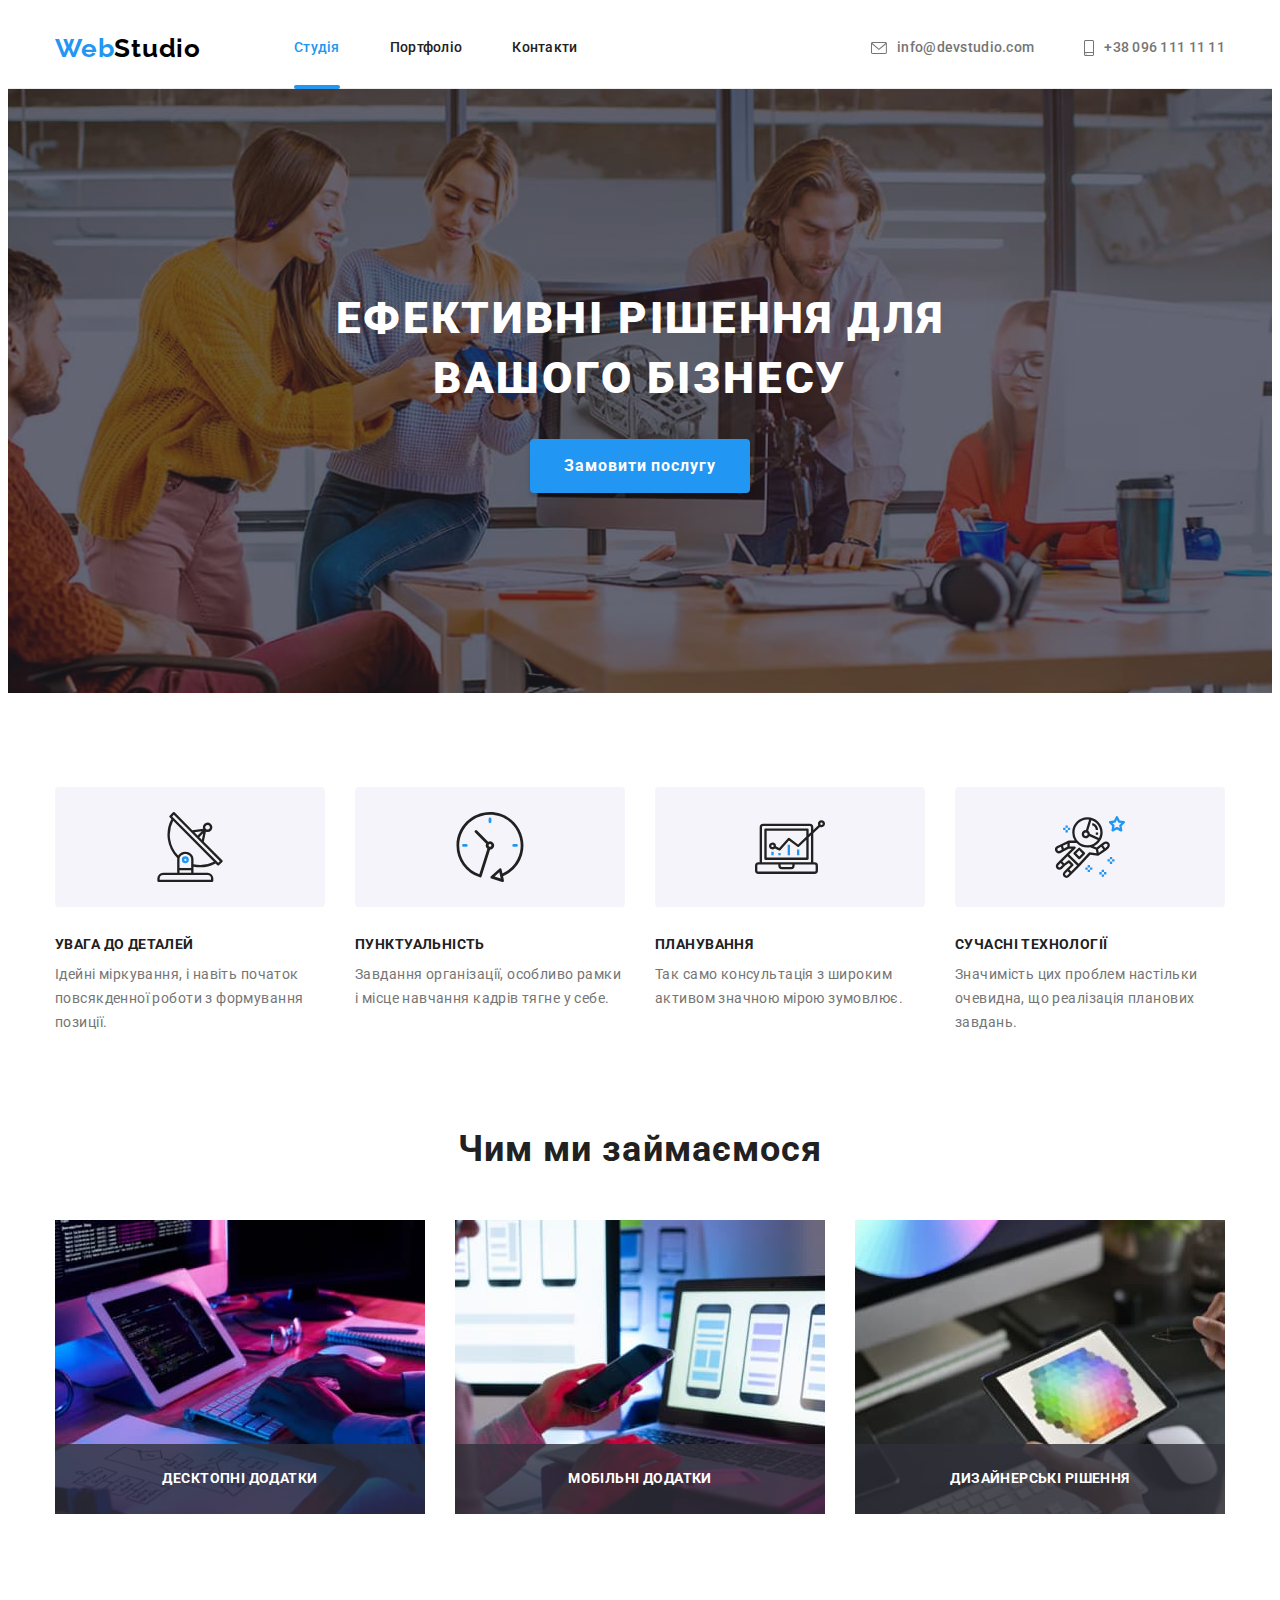
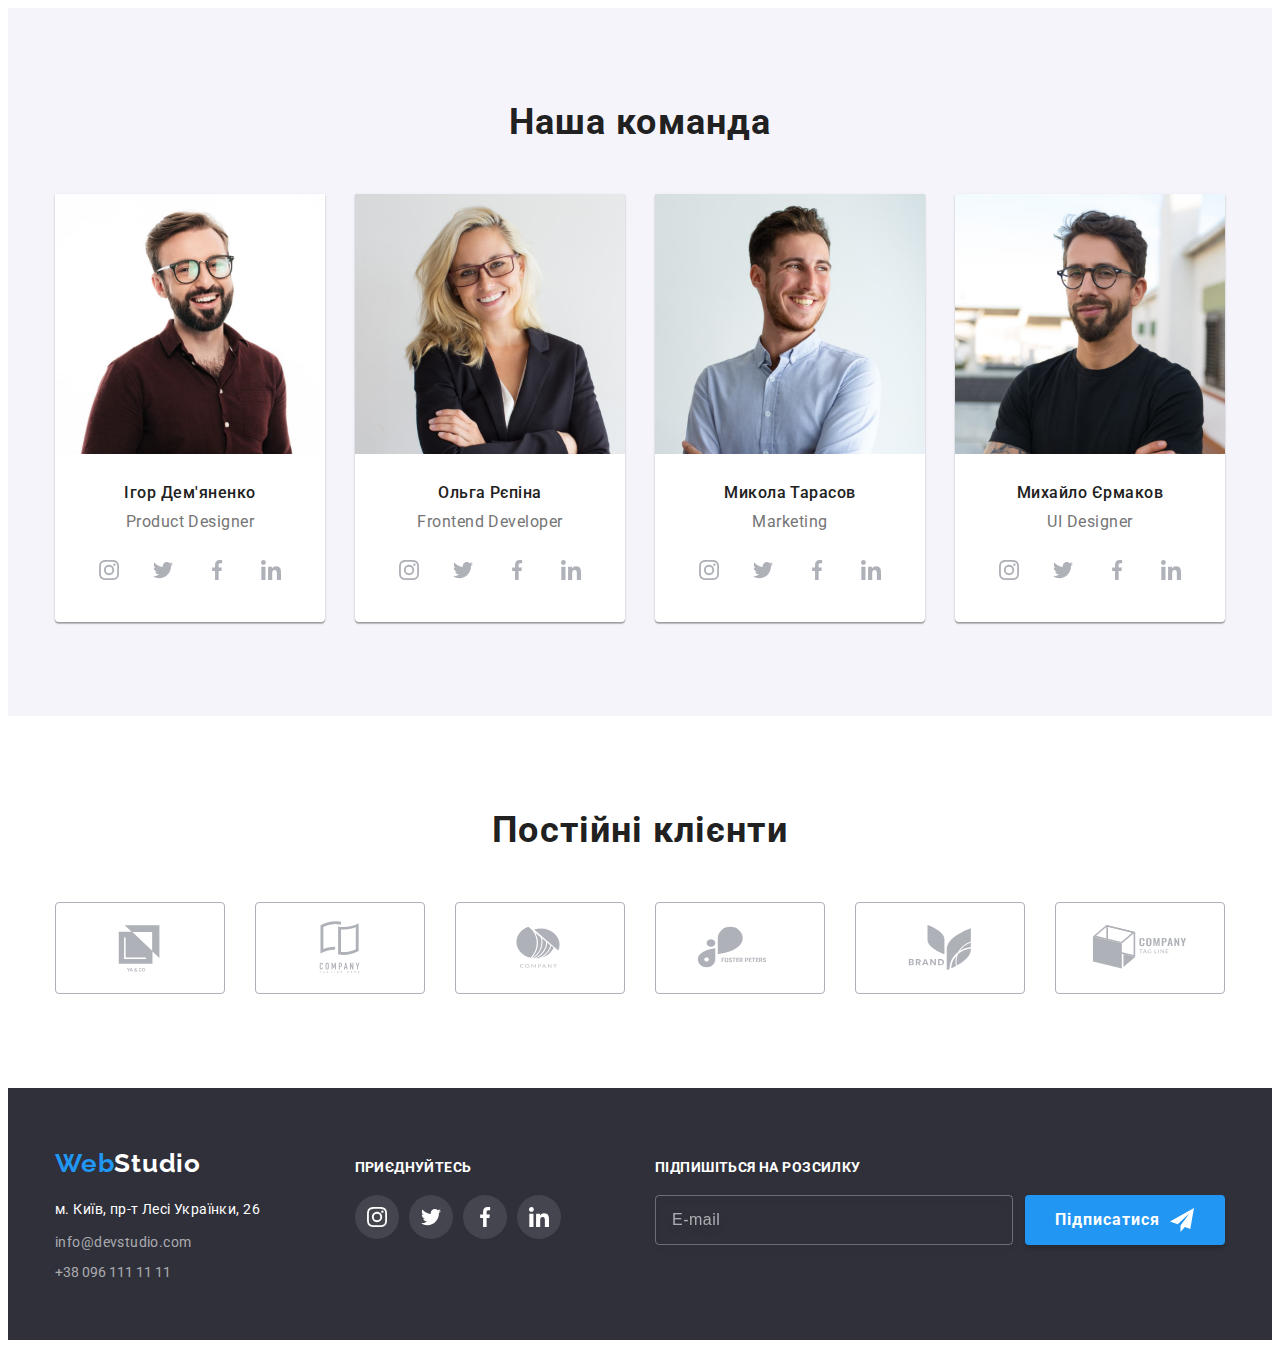
==== index.html @ f79418a1 "add files" ====
<!DOCTYPE html>
<html lang="uk">
  <head>
    <meta charset="UTF-8" />
    <meta http-equiv="X-UA-Compatible" content="IE=edge" />
    <meta name="viewport" content="width=device-width, initial-scale=1.0" />
    <link rel="preconnect" href="https://fonts.googleapis.com" />
    <link rel="preconnect" href="https://fonts.gstatic.com" crossorigin />
    <link
      href="https://fonts.googleapis.com/css2?family=Raleway:wght@700&family=Roboto:wght@400;500;700;900&display=swap"
      rel="stylesheet"
    />
    <link
      rel="stylesheet"
      href="https://cdnjs.cloudflare.com/ajax/libs/modern-normalize/1.1.0/modern-normalize.min.css"
      integrity="sha512-wpPYUAdjBVSE4KJnH1VR1HeZfpl1ub8YT/NKx4PuQ5NmX2tKuGu6U/JRp5y+Y8XG2tV+wKQpNHVUX03MfMFn9Q=="
      crossorigin="anonymous"
      referrerpolicy="no-referrer"
    />
    <link rel="stylesheet" href="./css/main.min.css" />
    <title>Web Studio</title>
  </head>
  <body>
    <header class="header">
      <div class="container nav">
        <nav class="nav__menu">
          <a class="logo" href="./index.html"
            ><span class="logo--main">Web</span><span class="logo--dark">Studio</span></a
          >
          <ul class="nav__main-list list">
            <li class="nav__main-item">
              <a class="nav__main-link link current" href="./index.html">Студія</a>
            </li>
            <li class="nav__main-item"><a class="nav__main-link link" href="./portfolio.html">Портфоліо</a></li>
            <li class="nav__main-item"><a class="nav__main-link link" href="">Контакти</a></li>
          </ul>
        </nav>
        <ul class="nav__contact-list list">
          <li class="nav__contact-item">
            <a class="nav__contact-link link" href="mailto:info@devstudio.com">
              <svg class="nav__contact-icon" width="16" height="12">
                <use href="./images/icons.svg#icon-envelope"></use></svg>info@devstudio.com</a
            >
          </li>
          <li class="nav__contact-item">
            <a class="nav__contact-link link" href="tel:+380961111111">
              <svg class="nav__contact-icon" width="10" height="16">
                <use href="./images/icons.svg#icon-smartphone"></use></svg>+38 096 111 11 11</a
            >
          </li>
        </ul>
      </div>
    </header>
    <!-- Hero -->
    <main>
      <section class="hero">
        <div class="container">
          <h1 class="hero-title">Ефективні рішення для вашого бізнесу</h1>
          <button class="button" type="button" data-modal-open>Замовити послугу</button>
        </div>
      </section>

      <!-- features -->
      <section class="section">
        <div class="container cards">
          <h2 class="cards__title visually-hidden">Наші переваги</h2>
          <ul class="cards__list list">
            <li class="cards__item">
              <div class="cards__icon-container">
                <svg class="cards__icon" width="70" height="70">
                  <use href="./images/icons.svg#icon-antenna-1"></use>
                </svg>
              </div>

              <h3 class="cards__title">УВАГА ДО ДЕТАЛЕЙ</h3>
              <p class="cards__text">
                Ідейні міркування, і навіть початок повсякденної роботи з формування позиції.
              </p>
            </li>
            <li class="cards__item">
              <div class="cards__icon-container">
                <svg class="cards__icon" width="70" height="70">
                  <use href="./images/icons.svg#icon-clock-1"></use>
                </svg>
              </div>

              <h3 class="cards__title">ПУНКТУАЛЬНІСТЬ</h3>
              <p class="cards__text">
                Завдання організації, особливо рамки і місце навчання кадрів тягне у себе.
              </p>
            </li>
            <li class="cards__item">
              <div class="cards__icon-container">
                <svg class="cards__icon" width="70" height="70">
                  <use href="./images/icons.svg#icon-diagram-1"></use>
                </svg>
              </div>

              <h3 class="cards__title">ПЛАНУВАННЯ</h3>
              <p class="cards__text">
                Так само консультація з широким активом значною мірою зумовлює.
              </p>
            </li>
            <li class="cards__item">
              <div class="cards__icon-container">
                <svg class="cards__icon" width="70" height="70">
                  <use href="./images/icons.svg#icon-astronaut-1"></use>
                </svg>
              </div>

              <h3 class="cards__title">СУЧАСНІ ТЕХНОЛОГІЇ</h3>
              <p class="cards__text">
                Значимість цих проблем настільки очевидна, що реалізація планових завдань.
              </p>
            </li>
          </ul>
        </div>
      </section>
      <!-- Preview -->
      <section class="preview section">
        <div class="container">
          <h2 class="section-title preview-title">Чим ми займаємося</h2>
          <ul class="main-list list">
            <li>
              <div class="preview-top-wrap">
                <img
                  class="img"
                  src="./images/img1.jpg"
                  alt="Робота програміста на робочому просторі"
                  width="370"
                  height="294"
                />
                <div class="preview-wrap">
                  <p class="preview-text">Десктопні додатки</p>
                </div>
              </div>
            </li>
            <li>
              <div class="preview-top-wrap">
                <img
                  class="img"
                  src="./images/img2.jpg"
                  alt="Дизайнер розробляє інтерфейс для модільного додатка"
                  width="370"
                  height="294"
                />
                <div class="preview-wrap">
                  <p class="preview-text">Мобільні додатки</p>
                </div>
              </div>
            </li>
            <li>
              <div class="preview-top-wrap">
                <img
                  class="img"
                  src="./images/img3.jpg"
                  alt="Дизайнер підбирає палітру кольорів"
                  width="370"
                  height="294"
                />
                <div class="preview-wrap">
                  <p class="preview-text">Дизайнерські рішення</p>
                </div>
              </div>
            </li>
          </ul>
        </div>
      </section>
      <!-- Team -->
      <section class="team section">
        <div class="container">
          <h2 class="section-title">Наша команда</h2>
          <ul class="main-list list">
            <li class="team-item">
              <img
                class="avatar img"
                src="./images/igor.jpg"
                alt="Ігор Дем'яненко"
                width="270"
                height="260"
              />
              <div class="team-wrap">
                <h3 class="team-title">Ігор Дем'яненко</h3>
                <p class="team-text" lang="en">Product Designer</p>
                <ul class="team-soc-list list">
                  <li class="team-soc-item">
                    <a
                      href=""
                      target="_blank"
                      rel="noopener noreferrer nofollow"
                      class="team-soc-link link"
                    >
                      <svg class="team-soc-icon" width="20" height="20">
                        <use href="./images/icons.svg#icon-instagram-2"></use>
                      </svg>
                    </a>
                  </li>
                  <li class="team-soc-item">
                    <a
                      href=""
                      target="_blank"
                      rel="noopener noreferrer nofollow"
                      class="team-soc-link link"
                    >
                      <svg class="team-soc-icon" width="20" height="20">
                        <use href="./images/icons.svg#icon-twitter-1"></use>
                      </svg>
                    </a>
                  </li>
                  <li class="team-soc-item">
                    <a
                      href=""
                      target="_blank"
                      rel="noopener noreferrer nofollow"
                      class="team-soc-link link"
                    >
                      <svg class="team-soc-icon" width="20" height="20">
                        <use href="./images/icons.svg#icon-facebook-1"></use>
                      </svg>
                    </a>
                  </li>
                  <li class="team-soc-item">
                    <a
                      href=""
                      target="_blank"
                      rel="noopener noreferrer nofollow"
                      class="team-soc-link link"
                    >
                      <svg class="team-soc-icon" width="20" height="20">
                        <use href="./images/icons.svg#icon-linkedin-1"></use>
                      </svg>
                    </a>
                  </li>
                </ul>
              </div>
            </li>
            <li class="team-item">
              <img
                class="avatar img"
                src="./images/olga.jpg"
                alt="Ольга Рєпіна"
                width="270"
                height="260"
              />
              <div class="team-wrap">
                <h3 class="team-title">Ольга Рєпіна</h3>
                <p class="team-text" lang="en">Frontend Developer</p>
                <ul class="team-soc-list list">
                  <li class="team-soc-item">
                    <a
                      href=""
                      target="_blank"
                      rel="noopener noreferrer nofollow"
                      class="team-soc-link link"
                    >
                      <svg class="team-soc-icon" width="20" height="20">
                        <use href="./images/icons.svg#icon-instagram-2"></use>
                      </svg>
                    </a>
                  </li>
                  <li class="team-soc-item">
                    <a
                      href=""
                      target="_blank"
                      rel="noopener noreferrer nofollow"
                      class="team-soc-link link"
                    >
                      <svg class="team-soc-icon" width="20" height="20">
                        <use href="./images/icons.svg#icon-twitter-1"></use>
                      </svg>
                    </a>
                  </li>
                  <li class="team-soc-item">
                    <a
                      href=""
                      target="_blank"
                      rel="noopener noreferrer nofollow"
                      class="team-soc-link link"
                    >
                      <svg class="team-soc-icon" width="20" height="20">
                        <use href="./images/icons.svg#icon-facebook-1"></use>
                      </svg>
                    </a>
                  </li>
                  <li class="team-soc-item">
                    <a
                      href=""
                      target="_blank"
                      rel="noopener noreferrer nofollow"
                      class="team-soc-link link"
                    >
                      <svg class="team-soc-icon" width="20" height="20">
                        <use href="./images/icons.svg#icon-linkedin-1"></use>
                      </svg>
                    </a>
                  </li>
                </ul>
              </div>
            </li>
            <li class="team-item">
              <img
                class="avatar img"
                src="./images/mykola.jpg"
                alt="Микола Тарасов"
                width="270"
                height="260"
              />
              <div class="team-wrap">
                <h3 class="team-title">Микола Тарасов</h3>
                <p class="team-text" lang="en">Marketing</p>
                <ul class="team-soc-list list">
                  <li class="team-soc-item">
                    <a
                      href=""
                      target="_blank"
                      rel="noopener noreferrer nofollow"
                      class="team-soc-link link"
                    >
                      <svg class="team-soc-icon" width="20" height="20">
                        <use href="./images/icons.svg#icon-instagram-2"></use>
                      </svg>
                    </a>
                  </li>
                  <li class="team-soc-item">
                    <a
                      href=""
                      target="_blank"
                      rel="noopener noreferrer nofollow"
                      class="team-soc-link link"
                    >
                      <svg class="team-soc-icon" width="20" height="20">
                        <use href="./images/icons.svg#icon-twitter-1"></use>
                      </svg>
                    </a>
                  </li>
                  <li class="team-soc-item">
                    <a
                      href=""
                      target="_blank"
                      rel="noopener noreferrer nofollow"
                      class="team-soc-link link"
                    >
                      <svg class="team-soc-icon" width="20" height="20">
                        <use href="./images/icons.svg#icon-facebook-1"></use>
                      </svg>
                    </a>
                  </li>
                  <li class="team-soc-item">
                    <a
                      href=""
                      target="_blank"
                      rel="noopener noreferrer nofollow"
                      class="team-soc-link link"
                    >
                      <svg class="team-soc-icon" width="20" height="20">
                        <use href="./images/icons.svg#icon-linkedin-1"></use>
                      </svg>
                    </a>
                  </li>
                </ul>
              </div>
            </li>
            <li class="team-item">
              <img
                class="avatar img"
                src="./images/mykhailo.jpg"
                alt="Михайло Єрмаков"
                width="270"
                height="260"
              />
              <div class="team-wrap">
                <h3 class="team-title">Михайло Єрмаков</h3>
                <p class="team-text" lang="en">UI Designer</p>
                <ul class="team-soc-list list">
                  <li class="team-soc-item">
                    <a
                      href=""
                      target="_blank"
                      rel="noopener noreferrer nofollow"
                      class="team-soc-link link"
                    >
                      <svg class="team-soc-icon" width="20" height="20">
                        <use href="./images/icons.svg#icon-instagram-2"></use>
                      </svg>
                    </a>
                  </li>
                  <li class="team-soc-item">
                    <a
                      href=""
                      target="_blank"
                      rel="noopener noreferrer nofollow"
                      class="team-soc-link link"
                    >
                      <svg class="team-soc-icon" width="20" height="20">
                        <use href="./images/icons.svg#icon-twitter-1"></use>
                      </svg>
                    </a>
                  </li>
                  <li class="team-soc-item">
                    <a
                      href=""
                      target="_blank"
                      rel="noopener noreferrer nofollow"
                      class="team-soc-link link"
                    >
                      <svg class="team-soc-icon" width="20" height="20">
                        <use href="./images/icons.svg#icon-facebook-1"></use>
                      </svg>
                    </a>
                  </li>
                  <li class="team-soc-item">
                    <a
                      href=""
                      target="_blank"
                      rel="noopener noreferrer nofollow"
                      class="team-soc-link link"
                    >
                      <svg class="team-soc-icon" width="20" height="20">
                        <use href="./images/icons.svg#icon-linkedin-1"></use>
                      </svg>
                    </a>
                  </li>
                </ul>
              </div>
            </li>
          </ul>
        </div>
      </section>
      <!-- clients -->
      <section class="clients section">
        <div class="container">
          <h2 class="section-title">Постійні клієнти</h2>
          <ul class="clients-list list">
            <li class="clients-item">
              <a
                href=""
                target="_blank"
                rel="noopener noreferrer nofollow"
                class="client-link link"
              >
                <svg class="clients-icon" width="106" height="60">
                  <use href="./images/icons.svg#icon-Logo1"></use>
                </svg>
              </a>
            </li>
            <li class="clients-item">
              <a
                href=""
                target="_blank"
                rel="noopener noreferrer nofollow"
                class="client-link link"
              >
                <svg class="clients-icon" width="106" height="60">
                  <use href="./images/icons.svg#icon-Logo2"></use>
                </svg>
              </a>
            </li>
            <li class="clients-item">
              <a
                href=""
                target="_blank"
                rel="noopener noreferrer nofollow"
                class="client-link link"
              >
                <svg class="clients-icon" width="106" height="60">
                  <use href="./images/icons.svg#icon-Logo3"></use>
                </svg>
              </a>
            </li>
            <li class="clients-item">
              <a
                href=""
                target="_blank"
                rel="noopener noreferrer nofollow"
                class="client-link link"
              >
                <svg class="clients-icon" width="106" height="60">
                  <use href="./images/icons.svg#icon-Logo4"></use>
                </svg>
              </a>
            </li>
            <li class="clients-item">
              <a
                href=""
                target="_blank"
                rel="noopener noreferrer nofollow"
                class="client-link link"
              >
                <svg class="clients-icon" width="106" height="60">
                  <use href="./images/icons.svg#icon-Logo5"></use>
                </svg>
              </a>
            </li>
            <li class="clients-item">
              <a
                href=""
                target="_blank"
                rel="noopener noreferrer nofollow"
                class="client-link link"
              >
                <svg class="clients-icon" width="106" height="60">
                  <use href="./images/icons.svg#icon-Logo6"></use>
                </svg>
              </a>
            </li>
          </ul>
        </div>
      </section>
    </main>
    <!-- footer -->
    <footer class="footer">
      <div class="container footer_menu">
        <div class="footer__address">
          <a class="logo" href="./index.html"
            ><span class="logo--main">Web</span><span class="logo--light">Studio</span></a
          >
          <address class="contacts">
            <ul class="contacts-list list">
              <li class="contacts-item">
                <a
                  class="contacts-content link"
                  href="https://goo.gl/maps/CPtrU1FHBa2aNyZL9"
                  target="_blank"
                  rel="noopener noreferrer nofollow"
                >
                  м. Київ, пр-т Лесі Українки, 26</a
                >
              </li>
              <li class="contacts-item">
                <a class="contacts-link link" href="mailto:info@devstudio.com">info@devstudio.com</a>
              </li>
              <li class="contacts-item">
                <a class="contacts-link link" href="tel:+380961111111">+38 096 111 11 11</a>
              </li>
            </ul>
          </address>
        </div>
        <div class="soc">
          <h2 class="footer__title">приєднуйтесь</h2>
          <ul class="soc__list list">
            <li class="soc__item">
              <a
                href=""
                target="_blank"
                rel="noopener noreferrer nofollow"
                class="soc__link link"
              >
                <svg class="soc__icon" width="20" height="20">
                  <use href="./images/icons.svg#icon-instagram-2"></use>
                </svg>
              </a>
            </li>
            <li class="soc__item">
              <a
                href=""
                target="_blank"
                rel="noopener noreferrer nofollow"
                class="soc__link link"
              >
                <svg class="soc__icon" width="20" height="20">
                  <use href="./images/icons.svg#icon-twitter-1"></use>
                </svg>
              </a>
            </li>
            <li class="soc__item">
              <a
                href=""
                target="_blank"
                rel="noopener noreferrer nofollow"
                class="soc__link link"
              >
                <svg class="soc__icon" width="20" height="20">
                  <use href="./images/icons.svg#icon-facebook-1"></use>
                </svg>
              </a>
            </li>
            <li class="soc__item">
              <a
                href=""
                target="_blank"
                rel="noopener noreferrer nofollow"
                class="soc__link link"
              >
                <svg class="soc__icon" width="20" height="20">
                  <use href="./images/icons.svg#icon-linkedin-1"></use>
                </svg>
              </a>
            </li>
          </ul>
        </div>
        <div class="footer__email">
          <h2 class="footer__title">Підпишіться на розсилку</h2>
          <form class="email">
            <input type="email" name="user-email" class="email__input" placeholder="E-mail" />
            <button type="submit" class="button email__btn">
              Підписатися
              <svg class="email__icon" width="24" height="24">
                <use href="./images/icons.svg#icon-send"></use>
              </svg>
            </button>
          </form>
        </div>
      </div>
    </footer>

    <!-- modal -->

    <div class="backdrop is-hidden" data-modal>
      <div class="modal">
        <button type="button" class="modal-close" data-modal-close>
          <svg class="modal-close-icon" width="18" height="18">
            <use href="./images/icons.svg#icon-close"></use>
          </svg>
        </button>
        <p class="modal-title">Залиште свої дані, ми вам передзвонимо</p>
        <form class="modal-form">
          <div class="modal-field">
            <label for="user-name" class="input-label">Ім'я</label>
            <div class="input-wrap">
              <input type="text" name="user-name" class="modal-input" required id="user-name" />
              <svg class="modal-input-icon" width="18" height="18">
                <use href="./images/icons.svg#icon-person"></use>
              </svg>
            </div>
          </div>

          <div class="modal-field">
            <label for="user-tel" class="input-label">Телефон</label>
            <div class="input-wrap">
              <input
                type="tel"
                name="user-tel"
                class="modal-input"
                title="+380 (96) 111-11-11"
                required
                id="user-tel"
              />
              <svg class="modal-input-icon" width="18" height="18">
                <use href="./images/icons.svg#icon-phone"></use>
              </svg>
            </div>
          </div>

          <div class="modal-field">
            <label for="user-email" class="input-label">Пошта</label>
            <div class="input-wrap">
              <input type="email" name="user-email" class="modal-input" id="user-email" />
              <svg class="modal-input-icon" width="18" height="18">
                <use href="./images/icons.svg#icon-email"></use>
              </svg>
            </div>
          </div>

          <div class="modal-field text-area">
            <label for="user-comment" class="input-label">Коментар</label>
            <textarea
              name="user-comment"
              id="user-comment"
              class="modal-input comment"
              placeholder="Введіть текст"
            ></textarea>
          </div>

          <div class="license-field">
            <input
              type="checkbox"
              name="license"
              id="license"
              class="input-check visually-hidden"
              required
            />
            <label for="license" class="modal-license-text">
              <span>
                <svg class="license-icon-check" width="16" height="15">
                  <use href="./images/icons.svg#icon-check"></use>
                </svg>
              </span>
              Погоджуюся з розсилкою та приймаю &nbsp;
              <a href="" class="license-link link">Умови договору</a></label
            >
          </div>

          <button type="submit" class="button btn-submit">Відправити</button>
        </form>
      </div>
    </div>
    <script src="./js/modal.js"></script>
  </body>
</html>
---- css/main.min.css ----
:root{--primary-text-color: #757575;--title-text-color: #212121;--accent-color: #2196f3;--btn-color: #2196f3;--white-color: #ffffff;--transition: 250ms cubic-bezier(0.4, 0, 0.2, 1)}.visually-hidden{position:absolute;width:1px;height:1px;margin:-1px;border:0;padding:0;white-space:nowrap;-webkit-clip-path:inset(100%);clip-path:inset(100%);clip:rect(0 0 0 0);overflow:hidden}body{font-family:"Roboto",sans-serif;color:var(--primary-text-color);background-color:var(--white-color);font-size:14px}.container{width:1200px;padding-left:15px;padding-right:15px;margin:0 auto}.section{padding-top:94px;padding-bottom:94px}html{box-sizing:border-box}*,*::before,*::after{box-sizing:inherit}p,h1,h2,h3,h4,h5,h6{margin:0}ul{margin:0;padding-left:0}button{cursor:pointer}img{display:block;max-width:100%;height:auto}.list{list-style:none}.link{text-decoration:none}.contacts{font-style:normal}.button{font-family:inherit;color:var(--white-color);background-color:var(--btn-color);font-weight:700;font-size:16px;line-height:1.88;display:flex;align-items:center;text-align:center;letter-spacing:.06em;border:2px solid var(--btn-color);box-shadow:0px 4px 4px rgba(0,0,0,.15);border-radius:4px;margin:0 auto;padding:10px 32px;transition:background-color var(--transition),box-shadow var(--transition)}.button:hover,.button:focus{background-color:#188ce8;border:2px solid #188ce8;box-shadow:0px 4px 4px rgba(0,0,0,.15);border-radius:4px;cursor:pointer}.logo{font-family:"Raleway";font-weight:700;font-size:26px;line-height:1.19;letter-spacing:.03em;text-decoration:none}.logo--main{color:var(--accent-color)}.logo--dark{color:#000}.logo--light{color:var(--white-color);margin-bottom:20px;display:inline-block}.current{position:relative}.current::after{display:block;position:absolute;content:"";width:100%;height:4px;background-color:var(--accent-color);border-radius:2px;bottom:-1px}.main-list{display:flex;gap:30px}.backdrop{width:100%;height:100%;background-color:rgba(0,0,0,.2);position:fixed;top:0;transition:opacity 250ms linear,visibility 250ms linear}.modal{position:absolute;top:50%;left:50%;padding:40px;transform:translate(-50%, -50%) scaley(1);transition:transform 250ms linear;width:528px;min-height:581px;background-color:var(--white-color);box-shadow:0px 1px 3px rgba(0,0,0,.12),0px 1px 1px rgba(0,0,0,.14),0px 2px 1px rgba(0,0,0,.2);border-radius:4px}.backdrop.is-hidden .modal{transform:translate(-50%, -50%) scaley(0)}.modal-close{position:absolute;right:8px;top:8px;width:30px;height:30px;background-color:rgba(0,0,0,0);border:1px solid rgba(0,0,0,.1);border-radius:50%;display:flex;align-items:center;justify-content:center;transition:fill var(--transition)}.modal-close:hover .modal-close-icon,.modal-close:focus .modal-close-icon{fill:var(--accent-color)}.backdrop.is-hidden{opacity:0;visibility:hidden;pointer-events:none}.modal-title{font-weight:700;font-size:20px;line-height:1.15;text-align:center;letter-spacing:.03em;color:var(--title-text-color);margin-bottom:12px}.input-wrap{position:relative}.modal-field{margin-bottom:10px}.input-label{font-size:12px;line-height:1.17;letter-spacing:.01em;display:block;margin-bottom:4px}.modal-input-icon{position:absolute;left:12px;top:50%;transform:translateY(-50%)}.modal-input{width:100%;height:40px;border:1px solid rgba(33,33,33,.2);border-radius:4px;padding-left:42px;outline:rgba(0,0,0,0)}.modal-input:focus{border-color:var(--accent-color);cursor:pointer}.modal-input::-moz-placeholder{font-size:12px;line-height:1.17;letter-spacing:.01em;color:rgba(117,117,117,.5)}.modal-input:-ms-input-placeholder{font-size:12px;line-height:1.17;letter-spacing:.01em;color:rgba(117,117,117,.5)}.modal-input::placeholder{font-size:12px;line-height:1.17;letter-spacing:.01em;color:rgba(117,117,117,.5)}.modal-input:focus+.modal-input-icon{fill:var(--accent-color)}.comment{display:block;width:100%;padding:12px 16px;height:120px;resize:none}.text-area{margin-bottom:20px}.btn-submit{width:200px;height:50px;padding:10px 52px}.license-field{margin-bottom:30px;display:flex;justify-content:center}.modal-license-text{line-height:1.71;letter-spacing:.03em;display:flex;align-items:center;position:relative}.modal-license-text span{width:16px;height:15px;border:2px solid var(--title-text-color);border-radius:2px;margin-right:5px;display:flex;align-items:center;justify-content:center;fill:rgba(0,0,0,0)}.input-check:checked+.modal-license-text span{background-color:var(--accent-color);border-color:rgba(0,0,0,0);fill:#fff}.input-check:focus+.modal-license-text span{border-color:var(--accent-color)}.license-link{display:inline-block;-webkit-text-decoration-line:underline;text-decoration-line:underline;color:var(--accent-color)}.header{background-color:var(--white-color);border-bottom:1px solid #ececec}.nav{display:flex;align-items:center}.nav__menu{display:flex;align-items:center}.nav__menu>.logo{margin-right:93px;display:block;padding:24px 0}.nav__main-list{display:flex;gap:50px}.nav__main-list .nav__main-link.current{color:var(--accent-color)}.nav__main-link{color:var(--title-text-color);font-weight:500;line-height:1.14;letter-spacing:.02em;display:block;padding:32px 0;transition:color var(--transition)}.nav__main-link:hover,.nav__main-link:focus{color:var(--accent-color)}.nav__contact-list{display:flex;gap:50px;margin-left:auto}.nav__contact-link{font-weight:500;line-height:1.14;letter-spacing:.02em;color:var(--primary-text-color);display:flex;align-items:center;padding:32px 0;gap:10px;transition:color var(--transition)}.nav__contact-link:hover,.nav__contact-link:focus{color:var(--accent-color)}.nav__contact-icon{fill:currentColor}.hero{background:#2f303a;padding-top:200px;padding-bottom:200px;background-image:linear-gradient(rgba(47, 48, 58, 0.4), rgba(47, 48, 58, 0.4)),url(../images/hero-bg.jpg);background-repeat:no-repeat;background-position:center;background-size:cover;max-width:1600px;margin:0 auto}.hero-title{font-weight:900;font-size:44px;line-height:1.36;text-align:center;letter-spacing:.06em;text-transform:uppercase;color:var(--white-color);display:block;margin:0 auto;margin-bottom:30px;width:696px}.cards__title{font-size:14px;line-height:1.14;letter-spacing:.03em;text-transform:uppercase;color:var(--title-text-color);margin-bottom:10px}.cards__list{display:flex;gap:30px}.cards__item{display:block;max-width:270px}.cards__text{line-height:1.71;letter-spacing:.03em}.cards__icon-container{height:120px;margin-bottom:30px;display:flex;align-items:center;justify-content:center;background:#f5f4fa;border-radius:4px}.preview{padding-top:0}.section-title{font-size:36px;line-height:1.16;text-align:center;letter-spacing:.03em;color:var(--title-text-color);margin-bottom:50px}.preview-top-wrap{position:relative}.preview-wrap{width:100%;min-height:70px;position:absolute;bottom:0;background-color:rgba(47,48,58,.8)}.preview-text{padding-top:27px;padding-bottom:27px;font-weight:700;font-size:14px;line-height:1.14;text-align:center;letter-spacing:.03em;text-transform:uppercase;color:var(--white-color)}.team{background-color:#f5f4fa}.team-title{font-weight:500;font-size:16px;line-height:1.18;text-align:center;letter-spacing:.03em;color:var(--title-text-color);margin-bottom:10px}.team-wrap{padding-top:30px;padding-bottom:30px}.team-item{background:var(--white-color);box-shadow:0px 1px 3px rgba(0,0,0,.12),0px 1px 1px rgba(0,0,0,.14),0px 2px 1px rgba(0,0,0,.2);border-radius:0px 0px 4px 4px}.team-text{font-size:16px;line-height:1.18;text-align:center;letter-spacing:.03em;margin-bottom:16px}.team-soc-list{display:flex;justify-content:center;gap:10px}.team-soc-item{width:44px;height:44px}.team-soc-link{width:100%;height:100%;border-radius:50%;display:flex;justify-content:center;align-items:center;transition:background-color var(--transition)}.team-soc-link:hover,.team-soc-link:focus{background-color:var(--accent-color)}.team-soc-icon{fill:#afb1b8;transition:fill var(--transition)}.team-soc-link:hover .team-soc-icon,.team-soc-link:focus .team-soc-icon{fill:var(--white-color)}.clients-list{display:flex;gap:30px}.clients-item{width:calc((100% - 150px)/6);height:92px}.client-link{width:100%;height:100%;border:1px solid #afb1b8;border-radius:4px;display:flex;justify-content:center;align-items:center;transition:border-color var(--transition)}.client-link:hover,.client-link:focus{border-color:var(--accent-color)}.clients-icon{fill:#afb1b8;transition:fill var(--transition)}.client-link:hover .clients-icon,.client-link:focus .clients-icon{fill:var(--accent-color)}.footer{background-color:#2f303a;padding-top:60px;padding-bottom:60px}.footer_menu{display:flex;align-items:baseline;justify-content:space-between}.contacts-item:not(:last-child){line-height:1.71;letter-spacing:.03em;margin-bottom:9px}.contacts-content{color:var(--white-color)}.contacts-link{color:rgba(255,255,255,.6);transition:color var(--transition)}.contacts-link:hover,.contacts-link:focus{color:var(--accent-color)}.footer__title{font-size:14px;line-height:1.14;letter-spacing:.03em;text-transform:uppercase;color:var(--white-color);margin-bottom:20px}.soc__list{display:flex;gap:10px}.soc__item{width:44px;height:44px}.soc__link{width:100%;height:100%;border-radius:50%;display:flex;justify-content:center;align-items:center;background-color:rgba(255,255,255,.1);transition:background-color var(--transition)}.soc__link:hover,.soc__link:focus{background-color:var(--accent-color)}.soc__icon{fill:var(--white-color)}.email{display:flex;gap:12px}.email__input{width:358px;height:50px;padding:15px 16px;font-size:16px;line-height:1.25;letter-spacing:.03em;color:var(--white-color);border:1px solid rgba(255,255,255,.3);filter:drop-shadow(0px 4px 4px rgba(0, 0, 0, 0.15));border-radius:4px;background-color:rgba(0,0,0,0)}.email__input::-moz-placeholder{font-size:16px;line-height:1.25;letter-spacing:.03em;color:rgba(255,255,255,.6)}.email__input:-ms-input-placeholder{font-size:16px;line-height:1.25;letter-spacing:.03em;color:rgba(255,255,255,.6)}.email__input::placeholder{font-size:16px;line-height:1.25;letter-spacing:.03em;color:rgba(255,255,255,.6)}.email__btn{width:200px;height:50px;padding:10px 28px;gap:10px}.email__icon{fill:var(--white-color)}.filters-list{margin-bottom:50px;display:flex;gap:8px;justify-content:center}.filters-btn{font-family:inherit;font-weight:500;font-size:16px;line-height:1.62;text-align:center;letter-spacing:.03em;color:var(--title-text-color);background:#f5f4fa;border:none;border-radius:4px;padding:6px 22px;transition:color var(--transition),background-color var(--transition),box-shadow var(--transition)}.filters-btn:hover,.filters-btn:focus,.filters-btn:root{color:var(--white-color);background-color:var(--accent-color);box-shadow:0px 3px 1px rgba(0,0,0,.1),0px 1px 2px rgba(0,0,0,.08),0px 2px 2px rgba(0,0,0,.12)}.content-item{background:var(--white-color);width:calc((100% - 60px)/3)}.content-list{display:flex;flex-wrap:wrap;gap:30px}.content-link{display:block;position:relative;transition:box-shadow var(--transition)}.content-link:hover,.content-link:focus{box-shadow:0px 1px 1px rgba(0,0,0,.12),0px 4px 4px rgba(0,0,0,.06),1px 4px 6px rgba(0,0,0,.16)}.content-title{font-size:18px;line-height:2;letter-spacing:.06em;color:var(--title-text-color);margin-bottom:4px}.content-top-wrap{position:relative;overflow:hidden}.content-top-text{position:absolute;top:0;transform:translateY(100%);overflow:auto;display:flex;align-items:center;height:100%;background-color:rgba(33,150,243,.9);padding-left:24px;padding-right:24px;font-size:18px;line-height:1.56;letter-spacing:.03em;color:var(--white-color);transition:transform var(--transition)}.content-link:hover .content-top-text,.content-link:focus .content-top-text{transform:translateY(0)}.content-wrap{padding:20px 24px;border-bottom:1px solid #eee;border-left:1px solid #eee;border-right:1px solid #eee}.content-text{font-size:16px;line-height:1.87;letter-spacing:.03em;color:var(--primary-text-color)}/*# sourceMappingURL=main.min.css.map */
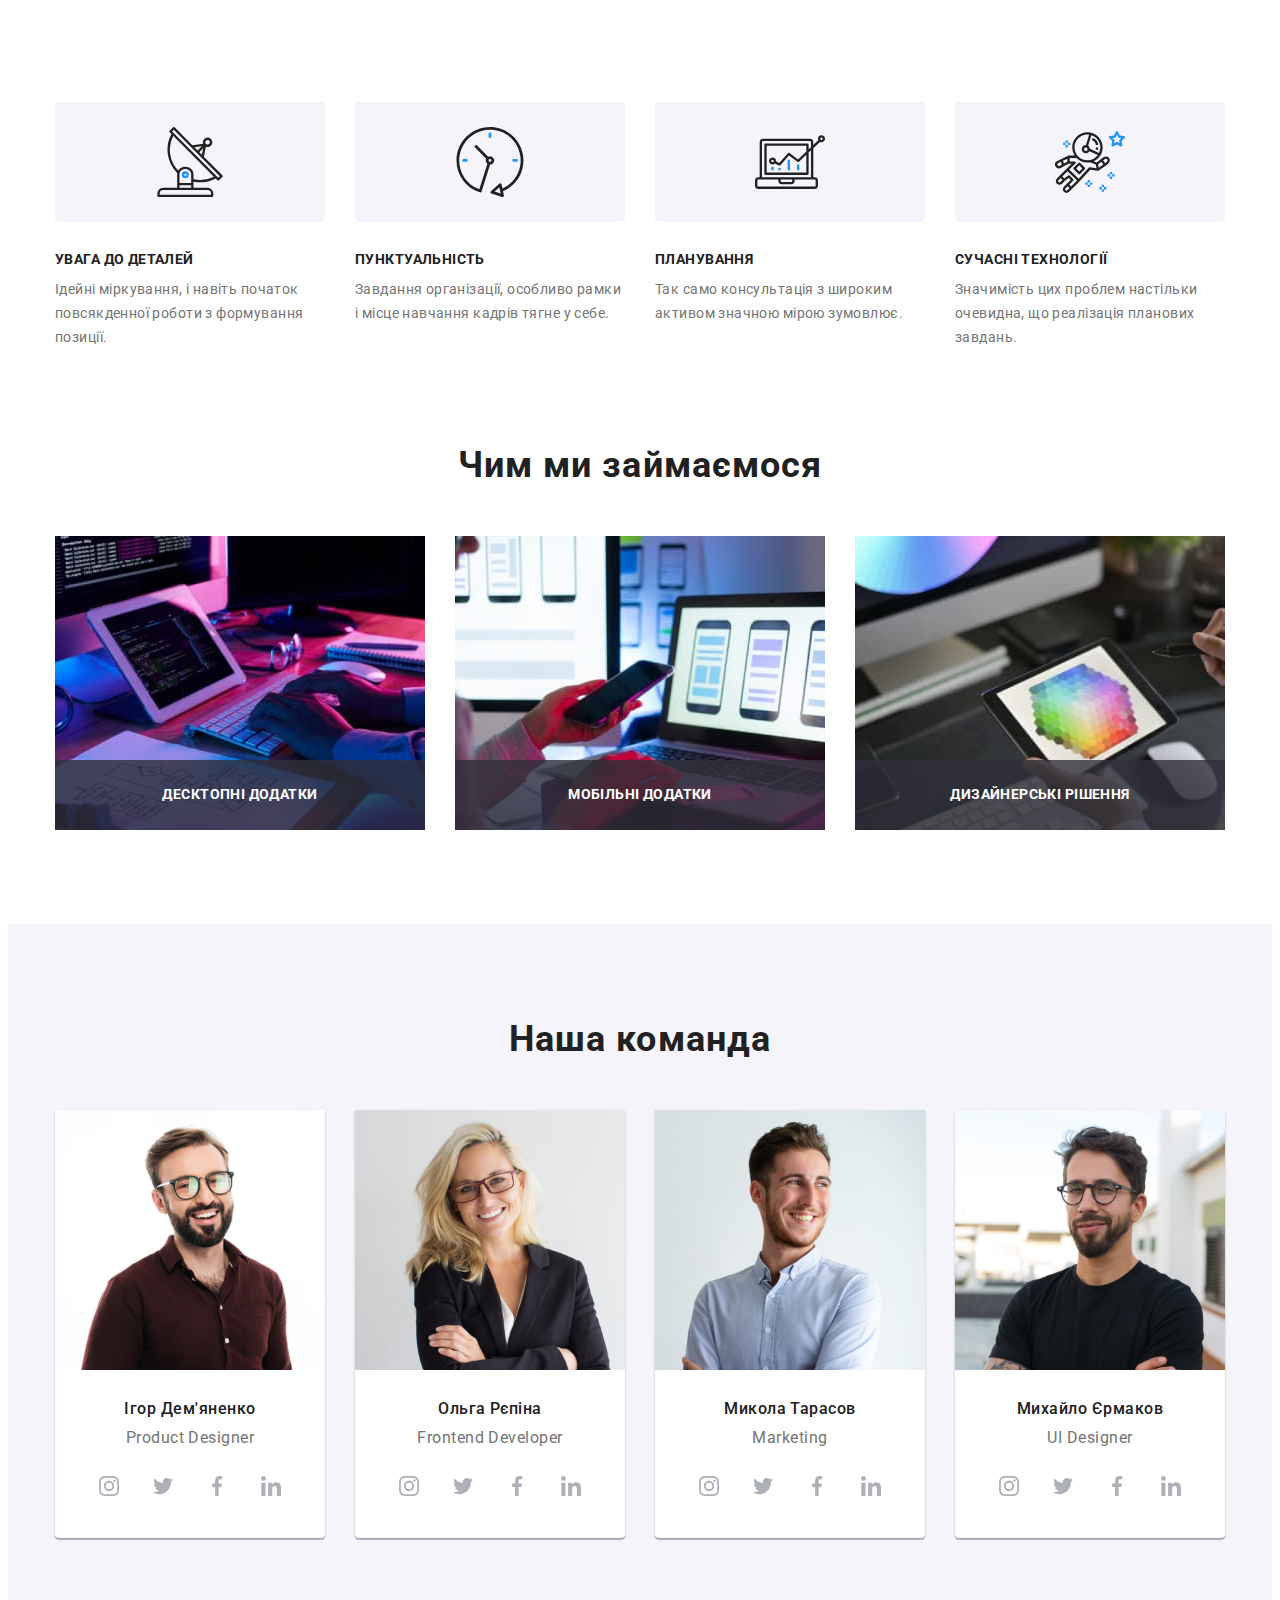
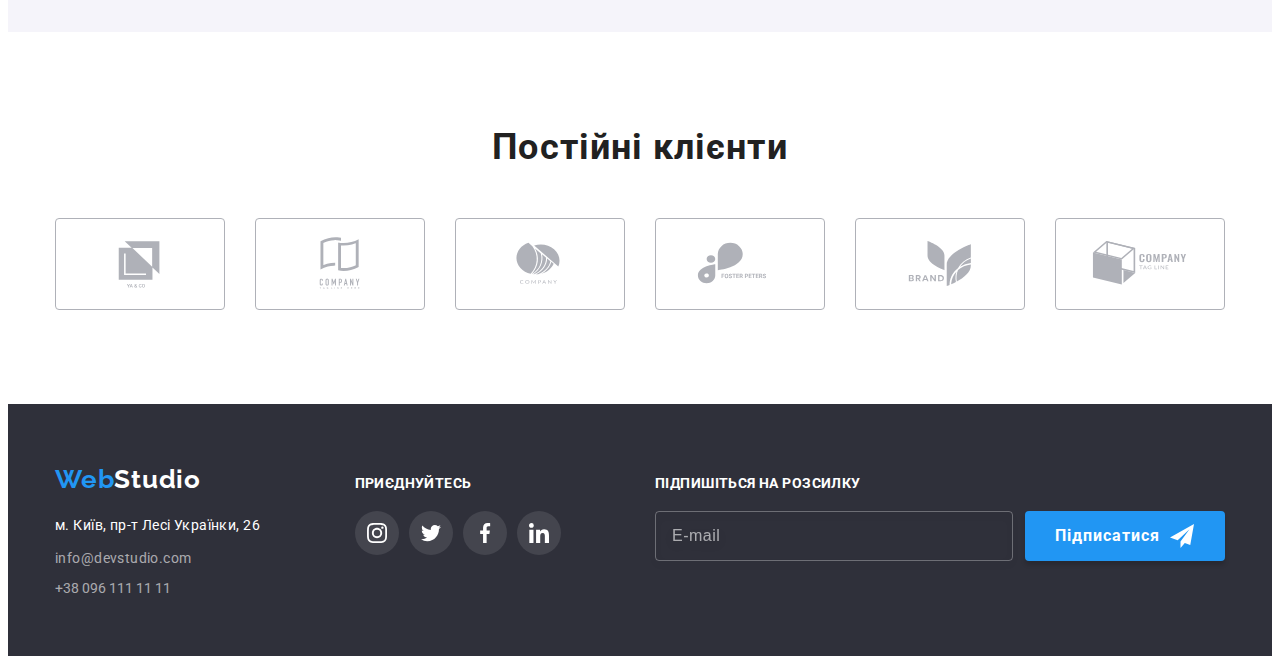
==== commit c014dd65: "edit 1" ====
--- a/index.html
+++ b/index.html
@@ -21,7 +21,7 @@
     <title>Web Studio</title>
   </head>
   <body>
-    <header class="header">
+    <!-- <header class="header">
       <div class="container nav">
         <nav class="nav__menu">
           <a class="logo" href="./index.html"
@@ -50,15 +50,15 @@
           </li>
         </ul>
       </div>
-    </header>
+    </header> -->
     <!-- Hero -->
     <main>
-      <section class="hero">
+      <!-- <section class="hero">
         <div class="container">
           <h1 class="hero-title">Ефективні рішення для вашого бізнесу</h1>
           <button class="button" type="button" data-modal-open>Замовити послугу</button>
         </div>
-      </section>
+      </section> -->
 
       <!-- features -->
       <section class="section">
@@ -121,11 +121,11 @@
         <div class="container">
           <h2 class="section-title preview-title">Чим ми займаємося</h2>
           <ul class="main-list list">
-            <li>
+            <li class="preview-item">
               <div class="preview-top-wrap">
                 <img
                   class="img"
-                  src="./images/img1.jpg"
+                  src="./images/preview/img1.jpg"
                   alt="Робота програміста на робочому просторі"
                   width="370"
                   height="294"
@@ -135,11 +135,11 @@
                 </div>
               </div>
             </li>
-            <li>
+            <li class="preview-item">
               <div class="preview-top-wrap">
                 <img
                   class="img"
-                  src="./images/img2.jpg"
+                  src="./images/preview/img2.jpg"
                   alt="Дизайнер розробляє інтерфейс для модільного додатка"
                   width="370"
                   height="294"
@@ -149,11 +149,11 @@
                 </div>
               </div>
             </li>
-            <li>
+            <li class="preview-item">
               <div class="preview-top-wrap">
                 <img
                   class="img"
-                  src="./images/img3.jpg"
+                  src="./images/preview/img3.jpg"
                   alt="Дизайнер підбирає палітру кольорів"
                   width="370"
                   height="294"
@@ -174,7 +174,7 @@
             <li class="team-item">
               <img
                 class="avatar img"
-                src="./images/igor.jpg"
+                src="./images/team/igor.jpg"
                 alt="Ігор Дем'яненко"
                 width="270"
                 height="260"
@@ -237,7 +237,7 @@
             <li class="team-item">
               <img
                 class="avatar img"
-                src="./images/olga.jpg"
+                src="./images/team/olga.jpg"
                 alt="Ольга Рєпіна"
                 width="270"
                 height="260"
@@ -300,7 +300,7 @@
             <li class="team-item">
               <img
                 class="avatar img"
-                src="./images/mykola.jpg"
+                src="./images/team/mykola.jpg"
                 alt="Микола Тарасов"
                 width="270"
                 height="260"
@@ -363,7 +363,7 @@
             <li class="team-item">
               <img
                 class="avatar img"
-                src="./images/mykhailo.jpg"
+                src="./images/team/mykhailo.jpg"
                 alt="Михайло Єрмаков"
                 width="270"
                 height="260"
@@ -527,7 +527,9 @@
                 >
               </li>
               <li class="contacts-item">
-                <a class="contacts-link link" href="mailto:info@devstudio.com">info@devstudio.com</a>
+                <a class="contacts-link link" href="mailto:info@devstudio.com"
+                  >info@devstudio.com</a
+                >
               </li>
               <li class="contacts-item">
                 <a class="contacts-link link" href="tel:+380961111111">+38 096 111 11 11</a>
@@ -539,48 +541,28 @@
           <h2 class="footer__title">приєднуйтесь</h2>
           <ul class="soc__list list">
             <li class="soc__item">
-              <a
-                href=""
-                target="_blank"
-                rel="noopener noreferrer nofollow"
-                class="soc__link link"
-              >
+              <a href="" target="_blank" rel="noopener noreferrer nofollow" class="soc__link link">
                 <svg class="soc__icon" width="20" height="20">
                   <use href="./images/icons.svg#icon-instagram-2"></use>
                 </svg>
               </a>
             </li>
             <li class="soc__item">
-              <a
-                href=""
-                target="_blank"
-                rel="noopener noreferrer nofollow"
-                class="soc__link link"
-              >
+              <a href="" target="_blank" rel="noopener noreferrer nofollow" class="soc__link link">
                 <svg class="soc__icon" width="20" height="20">
                   <use href="./images/icons.svg#icon-twitter-1"></use>
                 </svg>
               </a>
             </li>
             <li class="soc__item">
-              <a
-                href=""
-                target="_blank"
-                rel="noopener noreferrer nofollow"
-                class="soc__link link"
-              >
+              <a href="" target="_blank" rel="noopener noreferrer nofollow" class="soc__link link">
                 <svg class="soc__icon" width="20" height="20">
                   <use href="./images/icons.svg#icon-facebook-1"></use>
                 </svg>
               </a>
             </li>
             <li class="soc__item">
-              <a
-                href=""
-                target="_blank"
-                rel="noopener noreferrer nofollow"
-                class="soc__link link"
-              >
+              <a href="" target="_blank" rel="noopener noreferrer nofollow" class="soc__link link">
                 <svg class="soc__icon" width="20" height="20">
                   <use href="./images/icons.svg#icon-linkedin-1"></use>
                 </svg>
--- a/css/main.min.css
+++ b/css/main.min.css
@@ -1 +1 @@
-:root{--primary-text-color: #757575;--title-text-color: #212121;--accent-color: #2196f3;--btn-color: #2196f3;--white-color: #ffffff;--transition: 250ms cubic-bezier(0.4, 0, 0.2, 1)}.visually-hidden{position:absolute;width:1px;height:1px;margin:-1px;border:0;padding:0;white-space:nowrap;-webkit-clip-path:inset(100%);clip-path:inset(100%);clip:rect(0 0 0 0);overflow:hidden}body{font-family:"Roboto",sans-serif;color:var(--primary-text-color);background-color:var(--white-color);font-size:14px}.container{width:1200px;padding-left:15px;padding-right:15px;margin:0 auto}.section{padding-top:94px;padding-bottom:94px}html{box-sizing:border-box}*,*::before,*::after{box-sizing:inherit}p,h1,h2,h3,h4,h5,h6{margin:0}ul{margin:0;padding-left:0}button{cursor:pointer}img{display:block;max-width:100%;height:auto}.list{list-style:none}.link{text-decoration:none}.contacts{font-style:normal}.button{font-family:inherit;color:var(--white-color);background-color:var(--btn-color);font-weight:700;font-size:16px;line-height:1.88;display:flex;align-items:center;text-align:center;letter-spacing:.06em;border:2px solid var(--btn-color);box-shadow:0px 4px 4px rgba(0,0,0,.15);border-radius:4px;margin:0 auto;padding:10px 32px;transition:background-color var(--transition),box-shadow var(--transition)}.button:hover,.button:focus{background-color:#188ce8;border:2px solid #188ce8;box-shadow:0px 4px 4px rgba(0,0,0,.15);border-radius:4px;cursor:pointer}.logo{font-family:"Raleway";font-weight:700;font-size:26px;line-height:1.19;letter-spacing:.03em;text-decoration:none}.logo--main{color:var(--accent-color)}.logo--dark{color:#000}.logo--light{color:var(--white-color);margin-bottom:20px;display:inline-block}.current{position:relative}.current::after{display:block;position:absolute;content:"";width:100%;height:4px;background-color:var(--accent-color);border-radius:2px;bottom:-1px}.main-list{display:flex;gap:30px}.backdrop{width:100%;height:100%;background-color:rgba(0,0,0,.2);position:fixed;top:0;transition:opacity 250ms linear,visibility 250ms linear}.modal{position:absolute;top:50%;left:50%;padding:40px;transform:translate(-50%, -50%) scaley(1);transition:transform 250ms linear;width:528px;min-height:581px;background-color:var(--white-color);box-shadow:0px 1px 3px rgba(0,0,0,.12),0px 1px 1px rgba(0,0,0,.14),0px 2px 1px rgba(0,0,0,.2);border-radius:4px}.backdrop.is-hidden .modal{transform:translate(-50%, -50%) scaley(0)}.modal-close{position:absolute;right:8px;top:8px;width:30px;height:30px;background-color:rgba(0,0,0,0);border:1px solid rgba(0,0,0,.1);border-radius:50%;display:flex;align-items:center;justify-content:center;transition:fill var(--transition)}.modal-close:hover .modal-close-icon,.modal-close:focus .modal-close-icon{fill:var(--accent-color)}.backdrop.is-hidden{opacity:0;visibility:hidden;pointer-events:none}.modal-title{font-weight:700;font-size:20px;line-height:1.15;text-align:center;letter-spacing:.03em;color:var(--title-text-color);margin-bottom:12px}.input-wrap{position:relative}.modal-field{margin-bottom:10px}.input-label{font-size:12px;line-height:1.17;letter-spacing:.01em;display:block;margin-bottom:4px}.modal-input-icon{position:absolute;left:12px;top:50%;transform:translateY(-50%)}.modal-input{width:100%;height:40px;border:1px solid rgba(33,33,33,.2);border-radius:4px;padding-left:42px;outline:rgba(0,0,0,0)}.modal-input:focus{border-color:var(--accent-color);cursor:pointer}.modal-input::-moz-placeholder{font-size:12px;line-height:1.17;letter-spacing:.01em;color:rgba(117,117,117,.5)}.modal-input:-ms-input-placeholder{font-size:12px;line-height:1.17;letter-spacing:.01em;color:rgba(117,117,117,.5)}.modal-input::placeholder{font-size:12px;line-height:1.17;letter-spacing:.01em;color:rgba(117,117,117,.5)}.modal-input:focus+.modal-input-icon{fill:var(--accent-color)}.comment{display:block;width:100%;padding:12px 16px;height:120px;resize:none}.text-area{margin-bottom:20px}.btn-submit{width:200px;height:50px;padding:10px 52px}.license-field{margin-bottom:30px;display:flex;justify-content:center}.modal-license-text{line-height:1.71;letter-spacing:.03em;display:flex;align-items:center;position:relative}.modal-license-text span{width:16px;height:15px;border:2px solid var(--title-text-color);border-radius:2px;margin-right:5px;display:flex;align-items:center;justify-content:center;fill:rgba(0,0,0,0)}.input-check:checked+.modal-license-text span{background-color:var(--accent-color);border-color:rgba(0,0,0,0);fill:#fff}.input-check:focus+.modal-license-text span{border-color:var(--accent-color)}.license-link{display:inline-block;-webkit-text-decoration-line:underline;text-decoration-line:underline;color:var(--accent-color)}.header{background-color:var(--white-color);border-bottom:1px solid #ececec}.nav{display:flex;align-items:center}.nav__menu{display:flex;align-items:center}.nav__menu>.logo{margin-right:93px;display:block;padding:24px 0}.nav__main-list{display:flex;gap:50px}.nav__main-list .nav__main-link.current{color:var(--accent-color)}.nav__main-link{color:var(--title-text-color);font-weight:500;line-height:1.14;letter-spacing:.02em;display:block;padding:32px 0;transition:color var(--transition)}.nav__main-link:hover,.nav__main-link:focus{color:var(--accent-color)}.nav__contact-list{display:flex;gap:50px;margin-left:auto}.nav__contact-link{font-weight:500;line-height:1.14;letter-spacing:.02em;color:var(--primary-text-color);display:flex;align-items:center;padding:32px 0;gap:10px;transition:color var(--transition)}.nav__contact-link:hover,.nav__contact-link:focus{color:var(--accent-color)}.nav__contact-icon{fill:currentColor}.hero{background:#2f303a;padding-top:200px;padding-bottom:200px;background-image:linear-gradient(rgba(47, 48, 58, 0.4), rgba(47, 48, 58, 0.4)),url(../images/hero-bg.jpg);background-repeat:no-repeat;background-position:center;background-size:cover;max-width:1600px;margin:0 auto}.hero-title{font-weight:900;font-size:44px;line-height:1.36;text-align:center;letter-spacing:.06em;text-transform:uppercase;color:var(--white-color);display:block;margin:0 auto;margin-bottom:30px;width:696px}.cards__title{font-size:14px;line-height:1.14;letter-spacing:.03em;text-transform:uppercase;color:var(--title-text-color);margin-bottom:10px}.cards__list{display:flex;gap:30px}.cards__item{display:block;max-width:270px}.cards__text{line-height:1.71;letter-spacing:.03em}.cards__icon-container{height:120px;margin-bottom:30px;display:flex;align-items:center;justify-content:center;background:#f5f4fa;border-radius:4px}.preview{padding-top:0}.section-title{font-size:36px;line-height:1.16;text-align:center;letter-spacing:.03em;color:var(--title-text-color);margin-bottom:50px}.preview-top-wrap{position:relative}.preview-wrap{width:100%;min-height:70px;position:absolute;bottom:0;background-color:rgba(47,48,58,.8)}.preview-text{padding-top:27px;padding-bottom:27px;font-weight:700;font-size:14px;line-height:1.14;text-align:center;letter-spacing:.03em;text-transform:uppercase;color:var(--white-color)}.team{background-color:#f5f4fa}.team-title{font-weight:500;font-size:16px;line-height:1.18;text-align:center;letter-spacing:.03em;color:var(--title-text-color);margin-bottom:10px}.team-wrap{padding-top:30px;padding-bottom:30px}.team-item{background:var(--white-color);box-shadow:0px 1px 3px rgba(0,0,0,.12),0px 1px 1px rgba(0,0,0,.14),0px 2px 1px rgba(0,0,0,.2);border-radius:0px 0px 4px 4px}.team-text{font-size:16px;line-height:1.18;text-align:center;letter-spacing:.03em;margin-bottom:16px}.team-soc-list{display:flex;justify-content:center;gap:10px}.team-soc-item{width:44px;height:44px}.team-soc-link{width:100%;height:100%;border-radius:50%;display:flex;justify-content:center;align-items:center;transition:background-color var(--transition)}.team-soc-link:hover,.team-soc-link:focus{background-color:var(--accent-color)}.team-soc-icon{fill:#afb1b8;transition:fill var(--transition)}.team-soc-link:hover .team-soc-icon,.team-soc-link:focus .team-soc-icon{fill:var(--white-color)}.clients-list{display:flex;gap:30px}.clients-item{width:calc((100% - 150px)/6);height:92px}.client-link{width:100%;height:100%;border:1px solid #afb1b8;border-radius:4px;display:flex;justify-content:center;align-items:center;transition:border-color var(--transition)}.client-link:hover,.client-link:focus{border-color:var(--accent-color)}.clients-icon{fill:#afb1b8;transition:fill var(--transition)}.client-link:hover .clients-icon,.client-link:focus .clients-icon{fill:var(--accent-color)}.footer{background-color:#2f303a;padding-top:60px;padding-bottom:60px}.footer_menu{display:flex;align-items:baseline;justify-content:space-between}.contacts-item:not(:last-child){line-height:1.71;letter-spacing:.03em;margin-bottom:9px}.contacts-content{color:var(--white-color)}.contacts-link{color:rgba(255,255,255,.6);transition:color var(--transition)}.contacts-link:hover,.contacts-link:focus{color:var(--accent-color)}.footer__title{font-size:14px;line-height:1.14;letter-spacing:.03em;text-transform:uppercase;color:var(--white-color);margin-bottom:20px}.soc__list{display:flex;gap:10px}.soc__item{width:44px;height:44px}.soc__link{width:100%;height:100%;border-radius:50%;display:flex;justify-content:center;align-items:center;background-color:rgba(255,255,255,.1);transition:background-color var(--transition)}.soc__link:hover,.soc__link:focus{background-color:var(--accent-color)}.soc__icon{fill:var(--white-color)}.email{display:flex;gap:12px}.email__input{width:358px;height:50px;padding:15px 16px;font-size:16px;line-height:1.25;letter-spacing:.03em;color:var(--white-color);border:1px solid rgba(255,255,255,.3);filter:drop-shadow(0px 4px 4px rgba(0, 0, 0, 0.15));border-radius:4px;background-color:rgba(0,0,0,0)}.email__input::-moz-placeholder{font-size:16px;line-height:1.25;letter-spacing:.03em;color:rgba(255,255,255,.6)}.email__input:-ms-input-placeholder{font-size:16px;line-height:1.25;letter-spacing:.03em;color:rgba(255,255,255,.6)}.email__input::placeholder{font-size:16px;line-height:1.25;letter-spacing:.03em;color:rgba(255,255,255,.6)}.email__btn{width:200px;height:50px;padding:10px 28px;gap:10px}.email__icon{fill:var(--white-color)}.filters-list{margin-bottom:50px;display:flex;gap:8px;justify-content:center}.filters-btn{font-family:inherit;font-weight:500;font-size:16px;line-height:1.62;text-align:center;letter-spacing:.03em;color:var(--title-text-color);background:#f5f4fa;border:none;border-radius:4px;padding:6px 22px;transition:color var(--transition),background-color var(--transition),box-shadow var(--transition)}.filters-btn:hover,.filters-btn:focus,.filters-btn:root{color:var(--white-color);background-color:var(--accent-color);box-shadow:0px 3px 1px rgba(0,0,0,.1),0px 1px 2px rgba(0,0,0,.08),0px 2px 2px rgba(0,0,0,.12)}.content-item{background:var(--white-color);width:calc((100% - 60px)/3)}.content-list{display:flex;flex-wrap:wrap;gap:30px}.content-link{display:block;position:relative;transition:box-shadow var(--transition)}.content-link:hover,.content-link:focus{box-shadow:0px 1px 1px rgba(0,0,0,.12),0px 4px 4px rgba(0,0,0,.06),1px 4px 6px rgba(0,0,0,.16)}.content-title{font-size:18px;line-height:2;letter-spacing:.06em;color:var(--title-text-color);margin-bottom:4px}.content-top-wrap{position:relative;overflow:hidden}.content-top-text{position:absolute;top:0;transform:translateY(100%);overflow:auto;display:flex;align-items:center;height:100%;background-color:rgba(33,150,243,.9);padding-left:24px;padding-right:24px;font-size:18px;line-height:1.56;letter-spacing:.03em;color:var(--white-color);transition:transform var(--transition)}.content-link:hover .content-top-text,.content-link:focus .content-top-text{transform:translateY(0)}.content-wrap{padding:20px 24px;border-bottom:1px solid #eee;border-left:1px solid #eee;border-right:1px solid #eee}.content-text{font-size:16px;line-height:1.87;letter-spacing:.03em;color:var(--primary-text-color)}/*# sourceMappingURL=main.min.css.map */+:root{--primary-text-color: #757575;--title-text-color: #212121;--accent-color: #2196f3;--btn-color: #2196f3;--white-color: #ffffff;--transition: 250ms cubic-bezier(0.4, 0, 0.2, 1)}.visually-hidden{position:absolute;width:1px;height:1px;margin:-1px;border:0;padding:0;white-space:nowrap;-webkit-clip-path:inset(100%);clip-path:inset(100%);clip:rect(0 0 0 0);overflow:hidden}body{font-family:"Roboto",sans-serif;color:var(--primary-text-color);background-color:var(--white-color);font-size:14px}.container{width:100%;padding-left:15px;padding-right:15px;margin:0 auto}@media screen and (min-width: 480px){.container{max-width:480px}}@media screen and (min-width: 768px){.container{max-width:768px}}@media screen and (min-width: 1200px){.container{max-width:1200px}}.section{padding-top:60px;padding-bottom:60px}@media screen and (min-width: 1200px){.section{padding-top:94px;padding-bottom:94px}}html{box-sizing:border-box}*,*::before,*::after{box-sizing:inherit}p,h1,h2,h3,h4,h5,h6{margin:0}ul{margin:0;padding-left:0}button{cursor:pointer}img{display:block;max-width:100%;height:auto;width:100%}.list{list-style:none}.link{text-decoration:none}.contacts{font-style:normal}.button{font-family:inherit;color:var(--white-color);background-color:var(--btn-color);font-weight:700;font-size:16px;line-height:1.88;display:flex;align-items:center;text-align:center;letter-spacing:.06em;border:2px solid var(--btn-color);box-shadow:0px 4px 4px rgba(0,0,0,.15);border-radius:4px;margin:0 auto;padding:10px 32px;transition:background-color var(--transition),box-shadow var(--transition)}.button:hover,.button:focus{background-color:#188ce8;border:2px solid #188ce8;box-shadow:0px 4px 4px rgba(0,0,0,.15);border-radius:4px;cursor:pointer}.logo{font-family:"Raleway";font-weight:700;font-size:26px;line-height:1.19;letter-spacing:.03em;text-decoration:none}.logo--main{color:var(--accent-color)}.logo--dark{color:#000}.logo--light{color:var(--white-color);margin-bottom:20px;display:inline-block}.current{position:relative}.current::after{display:block;position:absolute;content:"";width:100%;height:4px;background-color:var(--accent-color);border-radius:2px;bottom:-1px}.main-list{display:flex;flex-wrap:wrap;gap:30px}.backdrop{width:100%;height:100%;background-color:rgba(0,0,0,.2);position:fixed;top:0;transition:opacity 250ms linear,visibility 250ms linear}.modal{position:absolute;top:50%;left:50%;padding:40px;transform:translate(-50%, -50%) scaley(1);transition:transform 250ms linear;width:528px;min-height:581px;background-color:var(--white-color);box-shadow:0px 1px 3px rgba(0,0,0,.12),0px 1px 1px rgba(0,0,0,.14),0px 2px 1px rgba(0,0,0,.2);border-radius:4px}.backdrop.is-hidden .modal{transform:translate(-50%, -50%) scaley(0)}.modal-close{position:absolute;right:8px;top:8px;width:30px;height:30px;background-color:rgba(0,0,0,0);border:1px solid rgba(0,0,0,.1);border-radius:50%;display:flex;align-items:center;justify-content:center;transition:fill var(--transition)}.modal-close:hover .modal-close-icon,.modal-close:focus .modal-close-icon{fill:var(--accent-color)}.backdrop.is-hidden{opacity:0;visibility:hidden;pointer-events:none}.modal-title{font-weight:700;font-size:20px;line-height:1.15;text-align:center;letter-spacing:.03em;color:var(--title-text-color);margin-bottom:12px}.input-wrap{position:relative}.modal-field{margin-bottom:10px}.input-label{font-size:12px;line-height:1.17;letter-spacing:.01em;display:block;margin-bottom:4px}.modal-input-icon{position:absolute;left:12px;top:50%;transform:translateY(-50%)}.modal-input{width:100%;height:40px;border:1px solid rgba(33,33,33,.2);border-radius:4px;padding-left:42px;outline:rgba(0,0,0,0)}.modal-input:focus{border-color:var(--accent-color);cursor:pointer}.modal-input::-moz-placeholder{font-size:12px;line-height:1.17;letter-spacing:.01em;color:rgba(117,117,117,.5)}.modal-input:-ms-input-placeholder{font-size:12px;line-height:1.17;letter-spacing:.01em;color:rgba(117,117,117,.5)}.modal-input::placeholder{font-size:12px;line-height:1.17;letter-spacing:.01em;color:rgba(117,117,117,.5)}.modal-input:focus+.modal-input-icon{fill:var(--accent-color)}.comment{display:block;width:100%;padding:12px 16px;height:120px;resize:none}.text-area{margin-bottom:20px}.btn-submit{width:200px;height:50px;padding:10px 52px}.license-field{margin-bottom:30px;display:flex;justify-content:center}.modal-license-text{line-height:1.71;letter-spacing:.03em;display:flex;align-items:center;position:relative}.modal-license-text span{width:16px;height:15px;border:2px solid var(--title-text-color);border-radius:2px;margin-right:5px;display:flex;align-items:center;justify-content:center;fill:rgba(0,0,0,0)}.input-check:checked+.modal-license-text span{background-color:var(--accent-color);border-color:rgba(0,0,0,0);fill:#fff}.input-check:focus+.modal-license-text span{border-color:var(--accent-color)}.license-link{display:inline-block;-webkit-text-decoration-line:underline;text-decoration-line:underline;color:var(--accent-color)}.section-title{font-family:"Roboto";font-style:normal;font-weight:700;font-size:28px;line-height:1.1785714286;text-align:center;letter-spacing:.03em;color:var(--title-text-color);margin-bottom:30px}@media screen and (min-width: 1200px){.section-title{font-size:36px;line-height:1.1666666667;margin-bottom:50px}}.header{background-color:var(--white-color);border-bottom:1px solid #ececec}.nav{display:flex;align-items:center}.nav__menu{display:flex;align-items:center}.nav__menu>.logo{margin-right:93px;display:block;padding:24px 0}.nav__main-list{display:flex;gap:50px}.nav__main-list .nav__main-link.current{color:var(--accent-color)}.nav__main-link{color:var(--title-text-color);font-weight:500;line-height:1.14;letter-spacing:.02em;display:block;padding:32px 0;transition:color var(--transition)}.nav__main-link:hover,.nav__main-link:focus{color:var(--accent-color)}.nav__contact-list{display:flex;gap:50px;margin-left:auto}.nav__contact-link{font-weight:500;line-height:1.14;letter-spacing:.02em;color:var(--primary-text-color);display:flex;align-items:center;padding:32px 0;gap:10px;transition:color var(--transition)}.nav__contact-link:hover,.nav__contact-link:focus{color:var(--accent-color)}.nav__contact-icon{fill:currentColor}.hero{background:#2f303a;padding-top:200px;padding-bottom:200px;background-image:linear-gradient(rgba(47, 48, 58, 0.4), rgba(47, 48, 58, 0.4)),url(../images/hero/hero-bg.jpg);background-repeat:no-repeat;background-position:center;background-size:cover;max-width:1600px;margin:0 auto}.hero-title{font-weight:900;font-size:44px;line-height:1.36;text-align:center;letter-spacing:.06em;text-transform:uppercase;color:var(--white-color);display:block;margin:0 auto;margin-bottom:30px;width:696px}.cards__title{font-size:14px;line-height:1.14;letter-spacing:.03em;text-align:center;text-transform:uppercase;color:var(--title-text-color);margin-bottom:10px}@media screen and (min-width: 768px){.cards__title{text-align:left}}.cards__list{display:flex;flex-wrap:wrap;gap:30px}@media screen and (min-width: 768px){.cards__item{width:calc((100% - 30px)/2)}}@media screen and (min-width: 1200px){.cards__item{width:calc((100% - 90px)/4)}}.cards__text{line-height:1.71;letter-spacing:.03em}.cards__icon-container{height:120px;margin-bottom:30px;display:flex;align-items:center;justify-content:center;background:#f5f4fa;border-radius:4px}.preview{padding-top:0;display:none}@media screen and (min-width: 1200px){.preview{display:flex}}.preview-item{width:calc((100% - 60px)/3)}.preview-top-wrap{position:relative}.preview-wrap{width:100%;min-height:70px;position:absolute;bottom:0;background-color:rgba(47,48,58,.8)}.preview-text{padding-top:27px;padding-bottom:27px;font-weight:700;font-size:14px;line-height:1.14;text-align:center;letter-spacing:.03em;text-transform:uppercase;color:var(--white-color)}.team{background-color:#f5f4fa}.team-title{font-weight:500;font-size:16px;line-height:1.18;text-align:center;letter-spacing:.03em;color:var(--title-text-color);margin-bottom:10px}.team-wrap{padding-top:30px;padding-bottom:24px}@media screen and (min-width: 1200px){.team-wrap{padding-bottom:30px}}.team-item{width:100%;background:var(--white-color);box-shadow:0px 1px 3px rgba(0,0,0,.12),0px 1px 1px rgba(0,0,0,.14),0px 2px 1px rgba(0,0,0,.2);border-radius:0px 0px 4px 4px}@media screen and (min-width: 768px){.team-item{width:calc((100% - 30px)/2)}}@media screen and (min-width: 1200px){.team-item{width:calc((100% - 90px)/4)}}.team-text{font-size:16px;line-height:1.18;text-align:center;letter-spacing:.03em;margin-bottom:16px}.team-soc-list{display:flex;justify-content:center;gap:10px}.team-soc-item{width:44px;height:44px}.team-soc-link{width:100%;height:100%;border-radius:50%;display:flex;justify-content:center;align-items:center;transition:background-color var(--transition)}.team-soc-link:hover,.team-soc-link:focus{background-color:var(--accent-color)}.team-soc-icon{fill:#afb1b8;transition:fill var(--transition)}.team-soc-link:hover .team-soc-icon,.team-soc-link:focus .team-soc-icon{fill:var(--white-color)}.clients-list{display:flex;flex-wrap:wrap;gap:30px}.clients-item{width:calc((100% - 30px)/2);height:92px}@media screen and (min-width: 768px){.clients-item{width:calc((100% - 60px)/3)}}@media screen and (min-width: 1200px){.clients-item{width:calc((100% - 150px)/6)}}.client-link{width:100%;height:100%;border:1px solid #afb1b8;border-radius:4px;display:flex;justify-content:center;align-items:center;transition:border-color var(--transition)}.client-link:hover,.client-link:focus{border-color:var(--accent-color)}.clients-icon{fill:#afb1b8;transition:fill var(--transition)}.client-link:hover .clients-icon,.client-link:focus .clients-icon{fill:var(--accent-color)}.footer{display:flex;flex-wrap:wrap;background-color:#2f303a;padding-top:60px;padding-bottom:60px}.footer_menu{display:flex;flex-wrap:wrap;justify-content:center;gap:60px}@media screen and (min-width: 1200px){.footer_menu{align-items:baseline;justify-content:space-between}}.contacts-item:not(:last-child){line-height:1.71;letter-spacing:.03em;margin-bottom:9px}.contacts-content{color:var(--white-color)}.contacts-link{color:rgba(255,255,255,.6);transition:color var(--transition)}.contacts-link:hover,.contacts-link:focus{color:var(--accent-color)}.footer__title{font-size:14px;line-height:1.14;letter-spacing:.03em;text-transform:uppercase;color:var(--white-color);margin-bottom:20px}.soc__list{display:flex;gap:10px}.soc__item{width:44px;height:44px}.soc__link{width:100%;height:100%;border-radius:50%;display:flex;justify-content:center;align-items:center;background-color:rgba(255,255,255,.1);transition:background-color var(--transition)}.soc__link:hover,.soc__link:focus{background-color:var(--accent-color)}.soc__icon{fill:var(--white-color)}.email{display:flex;flex-wrap:wrap;gap:12px}.email__input{width:358px;height:50px;padding:15px 16px;font-size:16px;line-height:1.25;letter-spacing:.03em;color:var(--white-color);border:1px solid rgba(255,255,255,.3);filter:drop-shadow(0px 4px 4px rgba(0, 0, 0, 0.15));border-radius:4px;background-color:rgba(0,0,0,0)}.email__input::-moz-placeholder{font-size:16px;line-height:1.25;letter-spacing:.03em;color:rgba(255,255,255,.6)}.email__input:-ms-input-placeholder{font-size:16px;line-height:1.25;letter-spacing:.03em;color:rgba(255,255,255,.6)}.email__input::placeholder{font-size:16px;line-height:1.25;letter-spacing:.03em;color:rgba(255,255,255,.6)}.email__btn{width:200px;height:50px;padding:10px 28px;gap:10px}.email__icon{fill:var(--white-color)}.filters-list{margin-bottom:50px;display:flex;gap:8px;justify-content:center}.filters-btn{font-family:inherit;font-weight:500;font-size:16px;line-height:1.62;text-align:center;letter-spacing:.03em;color:var(--title-text-color);background:#f5f4fa;border:none;border-radius:4px;padding:6px 22px;transition:color var(--transition),background-color var(--transition),box-shadow var(--transition)}.filters-btn:hover,.filters-btn:focus,.filters-btn:root{color:var(--white-color);background-color:var(--accent-color);box-shadow:0px 3px 1px rgba(0,0,0,.1),0px 1px 2px rgba(0,0,0,.08),0px 2px 2px rgba(0,0,0,.12)}.content-item{background:var(--white-color);width:calc((100% - 60px)/3)}.content-list{display:flex;flex-wrap:wrap;gap:30px}.content-link{display:block;position:relative;transition:box-shadow var(--transition)}.content-link:hover,.content-link:focus{box-shadow:0px 1px 1px rgba(0,0,0,.12),0px 4px 4px rgba(0,0,0,.06),1px 4px 6px rgba(0,0,0,.16)}.content-title{font-size:18px;line-height:2;letter-spacing:.06em;color:var(--title-text-color);margin-bottom:4px}.content-top-wrap{position:relative;overflow:hidden}.content-top-text{position:absolute;top:0;transform:translateY(100%);overflow:auto;display:flex;align-items:center;height:100%;background-color:rgba(33,150,243,.9);padding-left:24px;padding-right:24px;font-size:18px;line-height:1.56;letter-spacing:.03em;color:var(--white-color);transition:transform var(--transition)}.content-link:hover .content-top-text,.content-link:focus .content-top-text{transform:translateY(0)}.content-wrap{padding:20px 24px;border-bottom:1px solid #eee;border-left:1px solid #eee;border-right:1px solid #eee}.content-text{font-size:16px;line-height:1.87;letter-spacing:.03em;color:var(--primary-text-color)}/*# sourceMappingURL=main.min.css.map */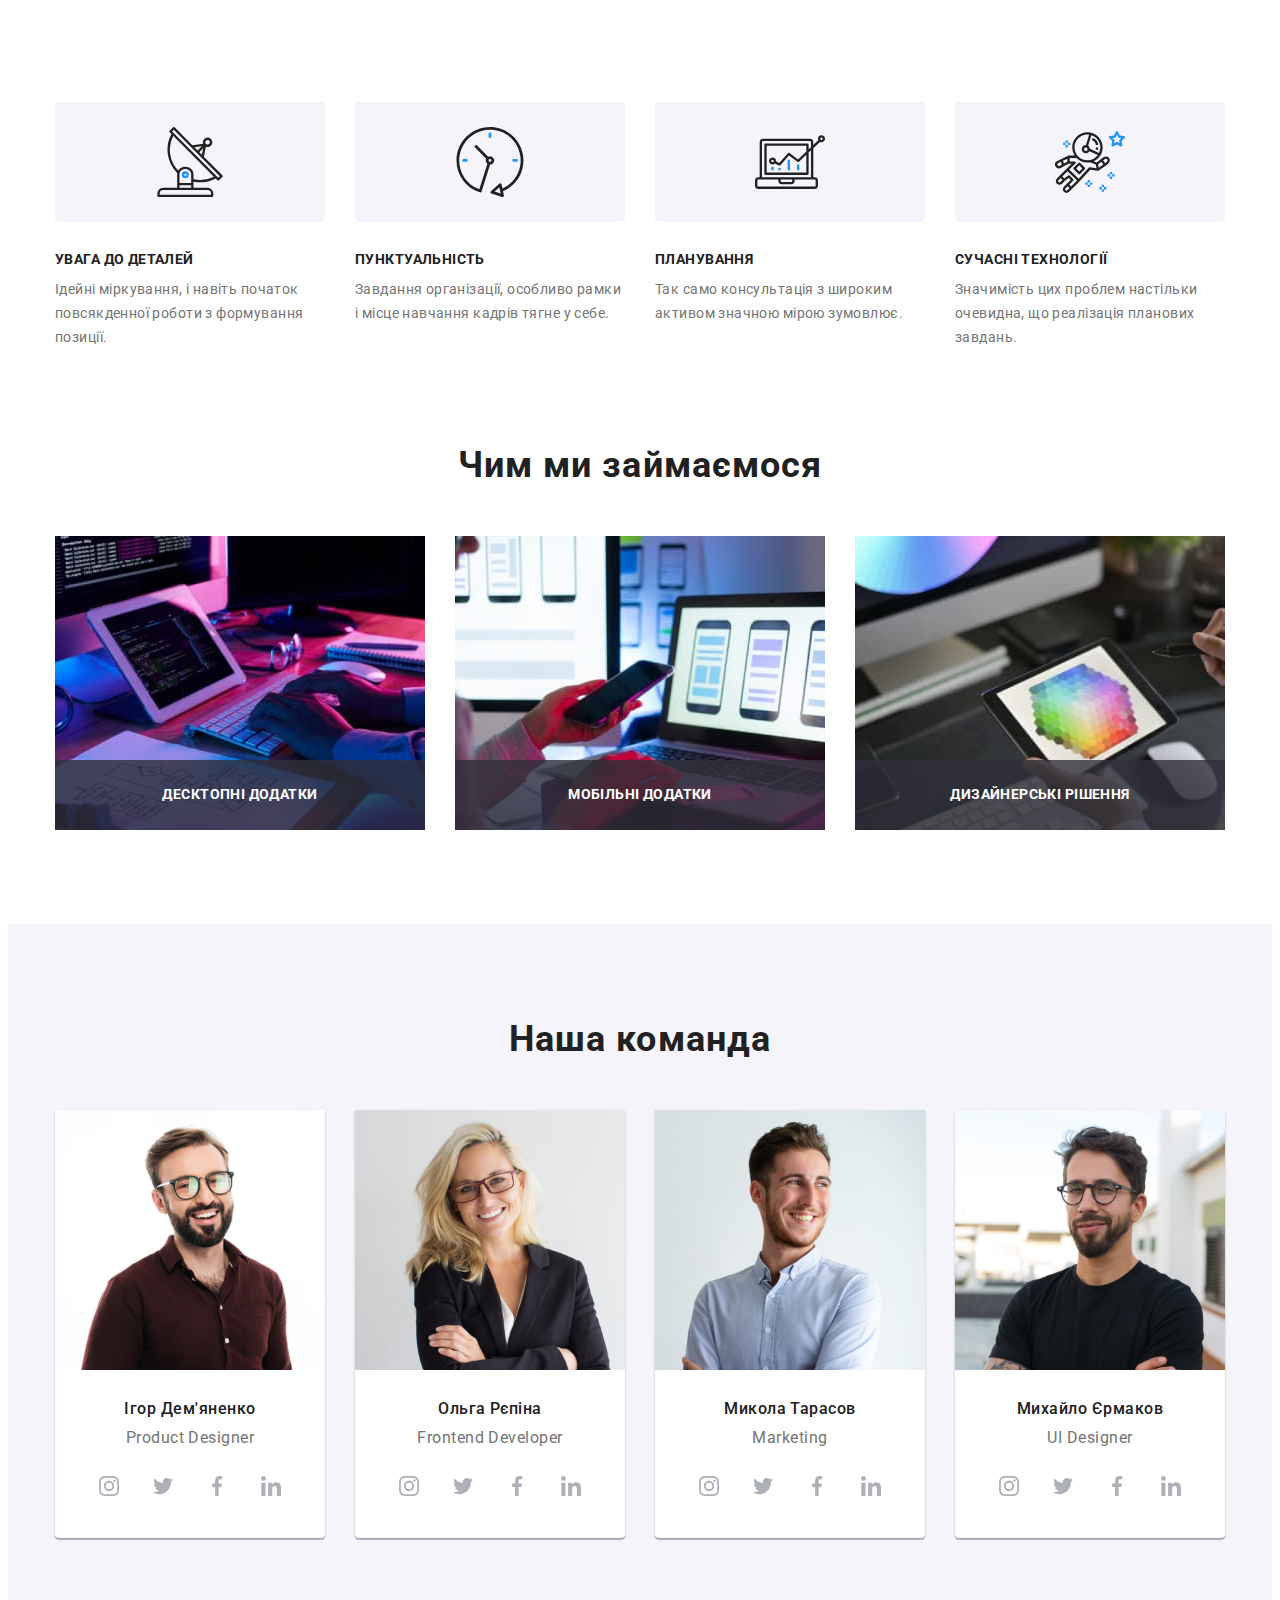
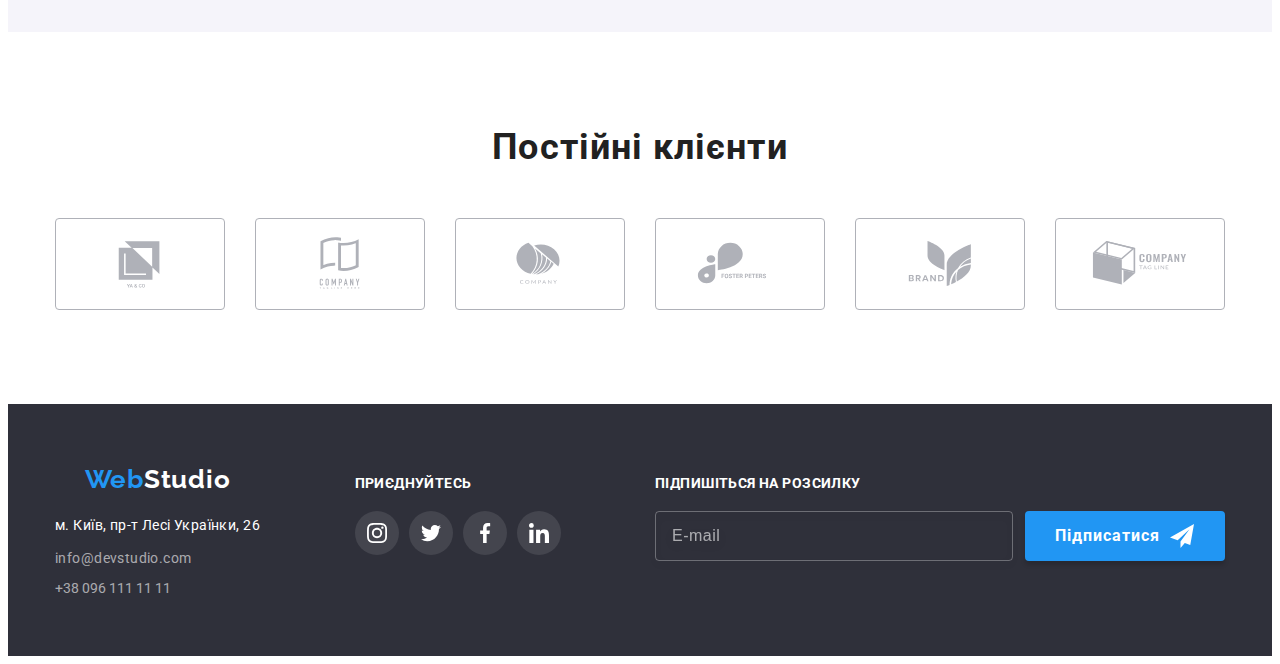
==== commit 93dfddf1: "final edit images" ====
--- a/index.html
+++ b/index.html
@@ -125,7 +125,7 @@
               <div class="preview-top-wrap">
                 <img
                   class="img"
-                  src="./images/preview/img1.jpg"
+                  src="./images/preview/preview1x/img1@1x.jpg"
                   alt="Робота програміста на робочому просторі"
                   width="370"
                   height="294"
@@ -139,7 +139,7 @@
               <div class="preview-top-wrap">
                 <img
                   class="img"
-                  src="./images/preview/img2.jpg"
+                  src="./images/preview/preview1x/img2@1x.jpg"
                   alt="Дизайнер розробляє інтерфейс для модільного додатка"
                   width="370"
                   height="294"
@@ -153,7 +153,7 @@
               <div class="preview-top-wrap">
                 <img
                   class="img"
-                  src="./images/preview/img3.jpg"
+                  src="./images/preview/preview1x/img3@1x.jpg"
                   alt="Дизайнер підбирає палітру кольорів"
                   width="370"
                   height="294"
@@ -174,7 +174,7 @@
             <li class="team-item">
               <img
                 class="avatar img"
-                src="./images/team/igor.jpg"
+                src="./images/team/team1x/igor@1x.jpg"
                 alt="Ігор Дем'яненко"
                 width="270"
                 height="260"
@@ -237,7 +237,7 @@
             <li class="team-item">
               <img
                 class="avatar img"
-                src="./images/team/olga.jpg"
+                src="./images/team/team1x/olga@1x.jpg"
                 alt="Ольга Рєпіна"
                 width="270"
                 height="260"
@@ -300,7 +300,7 @@
             <li class="team-item">
               <img
                 class="avatar img"
-                src="./images/team/mykola.jpg"
+                src="./images/team/team1x/mykola@1x.jpg"
                 alt="Микола Тарасов"
                 width="270"
                 height="260"
@@ -363,7 +363,7 @@
             <li class="team-item">
               <img
                 class="avatar img"
-                src="./images/team/mykhailo.jpg"
+                src="./images/team/team1x/mykhailo@1x.jpg"
                 alt="Михайло Єрмаков"
                 width="270"
                 height="260"
--- a/css/main.min.css
+++ b/css/main.min.css
@@ -1 +1 @@
-:root{--primary-text-color: #757575;--title-text-color: #212121;--accent-color: #2196f3;--btn-color: #2196f3;--white-color: #ffffff;--transition: 250ms cubic-bezier(0.4, 0, 0.2, 1)}.visually-hidden{position:absolute;width:1px;height:1px;margin:-1px;border:0;padding:0;white-space:nowrap;-webkit-clip-path:inset(100%);clip-path:inset(100%);clip:rect(0 0 0 0);overflow:hidden}body{font-family:"Roboto",sans-serif;color:var(--primary-text-color);background-color:var(--white-color);font-size:14px}.container{width:100%;padding-left:15px;padding-right:15px;margin:0 auto}@media screen and (min-width: 480px){.container{max-width:480px}}@media screen and (min-width: 768px){.container{max-width:768px}}@media screen and (min-width: 1200px){.container{max-width:1200px}}.section{padding-top:60px;padding-bottom:60px}@media screen and (min-width: 1200px){.section{padding-top:94px;padding-bottom:94px}}html{box-sizing:border-box}*,*::before,*::after{box-sizing:inherit}p,h1,h2,h3,h4,h5,h6{margin:0}ul{margin:0;padding-left:0}button{cursor:pointer}img{display:block;max-width:100%;height:auto;width:100%}.list{list-style:none}.link{text-decoration:none}.contacts{font-style:normal}.button{font-family:inherit;color:var(--white-color);background-color:var(--btn-color);font-weight:700;font-size:16px;line-height:1.88;display:flex;align-items:center;text-align:center;letter-spacing:.06em;border:2px solid var(--btn-color);box-shadow:0px 4px 4px rgba(0,0,0,.15);border-radius:4px;margin:0 auto;padding:10px 32px;transition:background-color var(--transition),box-shadow var(--transition)}.button:hover,.button:focus{background-color:#188ce8;border:2px solid #188ce8;box-shadow:0px 4px 4px rgba(0,0,0,.15);border-radius:4px;cursor:pointer}.logo{font-family:"Raleway";font-weight:700;font-size:26px;line-height:1.19;letter-spacing:.03em;text-decoration:none}.logo--main{color:var(--accent-color)}.logo--dark{color:#000}.logo--light{color:var(--white-color);margin-bottom:20px;display:inline-block}.current{position:relative}.current::after{display:block;position:absolute;content:"";width:100%;height:4px;background-color:var(--accent-color);border-radius:2px;bottom:-1px}.main-list{display:flex;flex-wrap:wrap;gap:30px}.backdrop{width:100%;height:100%;background-color:rgba(0,0,0,.2);position:fixed;top:0;transition:opacity 250ms linear,visibility 250ms linear}.modal{position:absolute;top:50%;left:50%;padding:40px;transform:translate(-50%, -50%) scaley(1);transition:transform 250ms linear;width:528px;min-height:581px;background-color:var(--white-color);box-shadow:0px 1px 3px rgba(0,0,0,.12),0px 1px 1px rgba(0,0,0,.14),0px 2px 1px rgba(0,0,0,.2);border-radius:4px}.backdrop.is-hidden .modal{transform:translate(-50%, -50%) scaley(0)}.modal-close{position:absolute;right:8px;top:8px;width:30px;height:30px;background-color:rgba(0,0,0,0);border:1px solid rgba(0,0,0,.1);border-radius:50%;display:flex;align-items:center;justify-content:center;transition:fill var(--transition)}.modal-close:hover .modal-close-icon,.modal-close:focus .modal-close-icon{fill:var(--accent-color)}.backdrop.is-hidden{opacity:0;visibility:hidden;pointer-events:none}.modal-title{font-weight:700;font-size:20px;line-height:1.15;text-align:center;letter-spacing:.03em;color:var(--title-text-color);margin-bottom:12px}.input-wrap{position:relative}.modal-field{margin-bottom:10px}.input-label{font-size:12px;line-height:1.17;letter-spacing:.01em;display:block;margin-bottom:4px}.modal-input-icon{position:absolute;left:12px;top:50%;transform:translateY(-50%)}.modal-input{width:100%;height:40px;border:1px solid rgba(33,33,33,.2);border-radius:4px;padding-left:42px;outline:rgba(0,0,0,0)}.modal-input:focus{border-color:var(--accent-color);cursor:pointer}.modal-input::-moz-placeholder{font-size:12px;line-height:1.17;letter-spacing:.01em;color:rgba(117,117,117,.5)}.modal-input:-ms-input-placeholder{font-size:12px;line-height:1.17;letter-spacing:.01em;color:rgba(117,117,117,.5)}.modal-input::placeholder{font-size:12px;line-height:1.17;letter-spacing:.01em;color:rgba(117,117,117,.5)}.modal-input:focus+.modal-input-icon{fill:var(--accent-color)}.comment{display:block;width:100%;padding:12px 16px;height:120px;resize:none}.text-area{margin-bottom:20px}.btn-submit{width:200px;height:50px;padding:10px 52px}.license-field{margin-bottom:30px;display:flex;justify-content:center}.modal-license-text{line-height:1.71;letter-spacing:.03em;display:flex;align-items:center;position:relative}.modal-license-text span{width:16px;height:15px;border:2px solid var(--title-text-color);border-radius:2px;margin-right:5px;display:flex;align-items:center;justify-content:center;fill:rgba(0,0,0,0)}.input-check:checked+.modal-license-text span{background-color:var(--accent-color);border-color:rgba(0,0,0,0);fill:#fff}.input-check:focus+.modal-license-text span{border-color:var(--accent-color)}.license-link{display:inline-block;-webkit-text-decoration-line:underline;text-decoration-line:underline;color:var(--accent-color)}.section-title{font-family:"Roboto";font-style:normal;font-weight:700;font-size:28px;line-height:1.1785714286;text-align:center;letter-spacing:.03em;color:var(--title-text-color);margin-bottom:30px}@media screen and (min-width: 1200px){.section-title{font-size:36px;line-height:1.1666666667;margin-bottom:50px}}.header{background-color:var(--white-color);border-bottom:1px solid #ececec}.nav{display:flex;align-items:center}.nav__menu{display:flex;align-items:center}.nav__menu>.logo{margin-right:93px;display:block;padding:24px 0}.nav__main-list{display:flex;gap:50px}.nav__main-list .nav__main-link.current{color:var(--accent-color)}.nav__main-link{color:var(--title-text-color);font-weight:500;line-height:1.14;letter-spacing:.02em;display:block;padding:32px 0;transition:color var(--transition)}.nav__main-link:hover,.nav__main-link:focus{color:var(--accent-color)}.nav__contact-list{display:flex;gap:50px;margin-left:auto}.nav__contact-link{font-weight:500;line-height:1.14;letter-spacing:.02em;color:var(--primary-text-color);display:flex;align-items:center;padding:32px 0;gap:10px;transition:color var(--transition)}.nav__contact-link:hover,.nav__contact-link:focus{color:var(--accent-color)}.nav__contact-icon{fill:currentColor}.hero{background:#2f303a;padding-top:200px;padding-bottom:200px;background-image:linear-gradient(rgba(47, 48, 58, 0.4), rgba(47, 48, 58, 0.4)),url(../images/hero/hero-bg.jpg);background-repeat:no-repeat;background-position:center;background-size:cover;max-width:1600px;margin:0 auto}.hero-title{font-weight:900;font-size:44px;line-height:1.36;text-align:center;letter-spacing:.06em;text-transform:uppercase;color:var(--white-color);display:block;margin:0 auto;margin-bottom:30px;width:696px}.cards__title{font-size:14px;line-height:1.14;letter-spacing:.03em;text-align:center;text-transform:uppercase;color:var(--title-text-color);margin-bottom:10px}@media screen and (min-width: 768px){.cards__title{text-align:left}}.cards__list{display:flex;flex-wrap:wrap;gap:30px}@media screen and (min-width: 768px){.cards__item{width:calc((100% - 30px)/2)}}@media screen and (min-width: 1200px){.cards__item{width:calc((100% - 90px)/4)}}.cards__text{line-height:1.71;letter-spacing:.03em}.cards__icon-container{height:120px;margin-bottom:30px;display:flex;align-items:center;justify-content:center;background:#f5f4fa;border-radius:4px}.preview{padding-top:0;display:none}@media screen and (min-width: 1200px){.preview{display:flex}}.preview-item{width:calc((100% - 60px)/3)}.preview-top-wrap{position:relative}.preview-wrap{width:100%;min-height:70px;position:absolute;bottom:0;background-color:rgba(47,48,58,.8)}.preview-text{padding-top:27px;padding-bottom:27px;font-weight:700;font-size:14px;line-height:1.14;text-align:center;letter-spacing:.03em;text-transform:uppercase;color:var(--white-color)}.team{background-color:#f5f4fa}.team-title{font-weight:500;font-size:16px;line-height:1.18;text-align:center;letter-spacing:.03em;color:var(--title-text-color);margin-bottom:10px}.team-wrap{padding-top:30px;padding-bottom:24px}@media screen and (min-width: 1200px){.team-wrap{padding-bottom:30px}}.team-item{width:100%;background:var(--white-color);box-shadow:0px 1px 3px rgba(0,0,0,.12),0px 1px 1px rgba(0,0,0,.14),0px 2px 1px rgba(0,0,0,.2);border-radius:0px 0px 4px 4px}@media screen and (min-width: 768px){.team-item{width:calc((100% - 30px)/2)}}@media screen and (min-width: 1200px){.team-item{width:calc((100% - 90px)/4)}}.team-text{font-size:16px;line-height:1.18;text-align:center;letter-spacing:.03em;margin-bottom:16px}.team-soc-list{display:flex;justify-content:center;gap:10px}.team-soc-item{width:44px;height:44px}.team-soc-link{width:100%;height:100%;border-radius:50%;display:flex;justify-content:center;align-items:center;transition:background-color var(--transition)}.team-soc-link:hover,.team-soc-link:focus{background-color:var(--accent-color)}.team-soc-icon{fill:#afb1b8;transition:fill var(--transition)}.team-soc-link:hover .team-soc-icon,.team-soc-link:focus .team-soc-icon{fill:var(--white-color)}.clients-list{display:flex;flex-wrap:wrap;gap:30px}.clients-item{width:calc((100% - 30px)/2);height:92px}@media screen and (min-width: 768px){.clients-item{width:calc((100% - 60px)/3)}}@media screen and (min-width: 1200px){.clients-item{width:calc((100% - 150px)/6)}}.client-link{width:100%;height:100%;border:1px solid #afb1b8;border-radius:4px;display:flex;justify-content:center;align-items:center;transition:border-color var(--transition)}.client-link:hover,.client-link:focus{border-color:var(--accent-color)}.clients-icon{fill:#afb1b8;transition:fill var(--transition)}.client-link:hover .clients-icon,.client-link:focus .clients-icon{fill:var(--accent-color)}.footer{display:flex;flex-wrap:wrap;background-color:#2f303a;padding-top:60px;padding-bottom:60px}.footer_menu{display:flex;flex-wrap:wrap;justify-content:center;gap:60px}@media screen and (min-width: 1200px){.footer_menu{align-items:baseline;justify-content:space-between}}.contacts-item:not(:last-child){line-height:1.71;letter-spacing:.03em;margin-bottom:9px}.contacts-content{color:var(--white-color)}.contacts-link{color:rgba(255,255,255,.6);transition:color var(--transition)}.contacts-link:hover,.contacts-link:focus{color:var(--accent-color)}.footer__title{font-size:14px;line-height:1.14;letter-spacing:.03em;text-transform:uppercase;color:var(--white-color);margin-bottom:20px}.soc__list{display:flex;gap:10px}.soc__item{width:44px;height:44px}.soc__link{width:100%;height:100%;border-radius:50%;display:flex;justify-content:center;align-items:center;background-color:rgba(255,255,255,.1);transition:background-color var(--transition)}.soc__link:hover,.soc__link:focus{background-color:var(--accent-color)}.soc__icon{fill:var(--white-color)}.email{display:flex;flex-wrap:wrap;gap:12px}.email__input{width:358px;height:50px;padding:15px 16px;font-size:16px;line-height:1.25;letter-spacing:.03em;color:var(--white-color);border:1px solid rgba(255,255,255,.3);filter:drop-shadow(0px 4px 4px rgba(0, 0, 0, 0.15));border-radius:4px;background-color:rgba(0,0,0,0)}.email__input::-moz-placeholder{font-size:16px;line-height:1.25;letter-spacing:.03em;color:rgba(255,255,255,.6)}.email__input:-ms-input-placeholder{font-size:16px;line-height:1.25;letter-spacing:.03em;color:rgba(255,255,255,.6)}.email__input::placeholder{font-size:16px;line-height:1.25;letter-spacing:.03em;color:rgba(255,255,255,.6)}.email__btn{width:200px;height:50px;padding:10px 28px;gap:10px}.email__icon{fill:var(--white-color)}.filters-list{margin-bottom:50px;display:flex;gap:8px;justify-content:center}.filters-btn{font-family:inherit;font-weight:500;font-size:16px;line-height:1.62;text-align:center;letter-spacing:.03em;color:var(--title-text-color);background:#f5f4fa;border:none;border-radius:4px;padding:6px 22px;transition:color var(--transition),background-color var(--transition),box-shadow var(--transition)}.filters-btn:hover,.filters-btn:focus,.filters-btn:root{color:var(--white-color);background-color:var(--accent-color);box-shadow:0px 3px 1px rgba(0,0,0,.1),0px 1px 2px rgba(0,0,0,.08),0px 2px 2px rgba(0,0,0,.12)}.content-item{background:var(--white-color);width:calc((100% - 60px)/3)}.content-list{display:flex;flex-wrap:wrap;gap:30px}.content-link{display:block;position:relative;transition:box-shadow var(--transition)}.content-link:hover,.content-link:focus{box-shadow:0px 1px 1px rgba(0,0,0,.12),0px 4px 4px rgba(0,0,0,.06),1px 4px 6px rgba(0,0,0,.16)}.content-title{font-size:18px;line-height:2;letter-spacing:.06em;color:var(--title-text-color);margin-bottom:4px}.content-top-wrap{position:relative;overflow:hidden}.content-top-text{position:absolute;top:0;transform:translateY(100%);overflow:auto;display:flex;align-items:center;height:100%;background-color:rgba(33,150,243,.9);padding-left:24px;padding-right:24px;font-size:18px;line-height:1.56;letter-spacing:.03em;color:var(--white-color);transition:transform var(--transition)}.content-link:hover .content-top-text,.content-link:focus .content-top-text{transform:translateY(0)}.content-wrap{padding:20px 24px;border-bottom:1px solid #eee;border-left:1px solid #eee;border-right:1px solid #eee}.content-text{font-size:16px;line-height:1.87;letter-spacing:.03em;color:var(--primary-text-color)}/*# sourceMappingURL=main.min.css.map */+:root{--primary-text-color: #757575;--title-text-color: #212121;--accent-color: #2196f3;--btn-color: #2196f3;--white-color: #ffffff;--transition: 250ms cubic-bezier(0.4, 0, 0.2, 1)}.visually-hidden{position:absolute;width:1px;height:1px;margin:-1px;border:0;padding:0;white-space:nowrap;-webkit-clip-path:inset(100%);clip-path:inset(100%);clip:rect(0 0 0 0);overflow:hidden}body{font-family:"Roboto",sans-serif;color:var(--primary-text-color);background-color:var(--white-color);font-size:14px}.container{width:100%;padding-left:15px;padding-right:15px;margin:0 auto}@media screen and (min-width: 480px){.container{max-width:480px}}@media screen and (min-width: 768px){.container{max-width:768px}}@media screen and (min-width: 1200px){.container{max-width:1200px}}.section{padding-top:60px;padding-bottom:60px}@media screen and (min-width: 1200px){.section{padding-top:94px;padding-bottom:94px}}html{box-sizing:border-box}*,*::before,*::after{box-sizing:inherit}p,h1,h2,h3,h4,h5,h6{margin:0}ul{margin:0;padding-left:0}button{cursor:pointer}img{display:block;max-width:100%;height:auto;width:100%}.list{list-style:none}.link{text-decoration:none}.contacts{font-style:normal}.button{font-family:inherit;color:var(--white-color);background-color:var(--btn-color);font-weight:700;font-size:16px;line-height:1.88;display:flex;align-items:center;text-align:center;letter-spacing:.06em;border:2px solid var(--btn-color);box-shadow:0px 4px 4px rgba(0,0,0,.15);border-radius:4px;margin:0 auto;padding:10px 32px;transition:background-color var(--transition),box-shadow var(--transition)}.button:hover,.button:focus{background-color:#188ce8;border:2px solid #188ce8;box-shadow:0px 4px 4px rgba(0,0,0,.15);border-radius:4px;cursor:pointer}.logo{display:block;text-align:center;font-family:"Raleway";font-weight:700;font-size:26px;line-height:1.19;letter-spacing:.03em;text-decoration:none}.logo--main{color:var(--accent-color)}.logo--dark{color:#000}.logo--light{color:var(--white-color);margin-bottom:20px;display:inline-block}.current{position:relative}.current::after{display:block;position:absolute;content:"";width:100%;height:4px;background-color:var(--accent-color);border-radius:2px;bottom:-1px}.main-list{display:flex;flex-wrap:wrap;gap:30px}.backdrop{width:100%;height:100%;background-color:rgba(0,0,0,.2);position:fixed;top:0;transition:opacity 250ms linear,visibility 250ms linear}.modal{position:absolute;top:50%;left:50%;padding:40px;transform:translate(-50%, -50%) scaley(1);transition:transform 250ms linear;width:528px;min-height:581px;background-color:var(--white-color);box-shadow:0px 1px 3px rgba(0,0,0,.12),0px 1px 1px rgba(0,0,0,.14),0px 2px 1px rgba(0,0,0,.2);border-radius:4px}.backdrop.is-hidden .modal{transform:translate(-50%, -50%) scaley(0)}.modal-close{position:absolute;right:8px;top:8px;width:30px;height:30px;background-color:rgba(0,0,0,0);border:1px solid rgba(0,0,0,.1);border-radius:50%;display:flex;align-items:center;justify-content:center;transition:fill var(--transition)}.modal-close:hover .modal-close-icon,.modal-close:focus .modal-close-icon{fill:var(--accent-color)}.backdrop.is-hidden{opacity:0;visibility:hidden;pointer-events:none}.modal-title{font-weight:700;font-size:20px;line-height:1.15;text-align:center;letter-spacing:.03em;color:var(--title-text-color);margin-bottom:12px}.input-wrap{position:relative}.modal-field{margin-bottom:10px}.input-label{font-size:12px;line-height:1.17;letter-spacing:.01em;display:block;margin-bottom:4px}.modal-input-icon{position:absolute;left:12px;top:50%;transform:translateY(-50%)}.modal-input{width:100%;height:40px;border:1px solid rgba(33,33,33,.2);border-radius:4px;padding-left:42px;outline:rgba(0,0,0,0)}.modal-input:focus{border-color:var(--accent-color);cursor:pointer}.modal-input::-moz-placeholder{font-size:12px;line-height:1.17;letter-spacing:.01em;color:rgba(117,117,117,.5)}.modal-input:-ms-input-placeholder{font-size:12px;line-height:1.17;letter-spacing:.01em;color:rgba(117,117,117,.5)}.modal-input::placeholder{font-size:12px;line-height:1.17;letter-spacing:.01em;color:rgba(117,117,117,.5)}.modal-input:focus+.modal-input-icon{fill:var(--accent-color)}.comment{display:block;width:100%;padding:12px 16px;height:120px;resize:none}.text-area{margin-bottom:20px}.btn-submit{width:200px;height:50px;padding:10px 52px}.license-field{margin-bottom:30px;display:flex;justify-content:center}.modal-license-text{line-height:1.71;letter-spacing:.03em;display:flex;align-items:center;position:relative}.modal-license-text span{width:16px;height:15px;border:2px solid var(--title-text-color);border-radius:2px;margin-right:5px;display:flex;align-items:center;justify-content:center;fill:rgba(0,0,0,0)}.input-check:checked+.modal-license-text span{background-color:var(--accent-color);border-color:rgba(0,0,0,0);fill:#fff}.input-check:focus+.modal-license-text span{border-color:var(--accent-color)}.license-link{display:inline-block;-webkit-text-decoration-line:underline;text-decoration-line:underline;color:var(--accent-color)}.section-title{font-family:"Roboto";font-style:normal;font-weight:700;font-size:28px;line-height:1.1785714286;text-align:center;letter-spacing:.03em;color:var(--title-text-color);margin-bottom:30px}@media screen and (min-width: 1200px){.section-title{font-size:36px;line-height:1.1666666667;margin-bottom:50px}}.header{background-color:var(--white-color);border-bottom:1px solid #ececec}.nav{display:flex;align-items:center}.nav__menu{display:flex;align-items:center}.nav__menu>.logo{margin-right:93px;display:block;padding:24px 0}.nav__main-list{display:flex;gap:50px}.nav__main-list .nav__main-link.current{color:var(--accent-color)}.nav__main-link{color:var(--title-text-color);font-weight:500;line-height:1.14;letter-spacing:.02em;display:block;padding:32px 0;transition:color var(--transition)}.nav__main-link:hover,.nav__main-link:focus{color:var(--accent-color)}.nav__contact-list{display:flex;gap:50px;margin-left:auto}.nav__contact-link{font-weight:500;line-height:1.14;letter-spacing:.02em;color:var(--primary-text-color);display:flex;align-items:center;padding:32px 0;gap:10px;transition:color var(--transition)}.nav__contact-link:hover,.nav__contact-link:focus{color:var(--accent-color)}.nav__contact-icon{fill:currentColor}.hero{background:#2f303a;padding-top:200px;padding-bottom:200px;background-image:linear-gradient(rgba(47, 48, 58, 0.4), rgba(47, 48, 58, 0.4)),url(../images/hero/hero1x/hero-bg@1x.jpg);background-repeat:no-repeat;background-position:center;background-size:cover;max-width:1600px;margin:0 auto}.hero-title{font-weight:900;font-size:44px;line-height:1.36;text-align:center;letter-spacing:.06em;text-transform:uppercase;color:var(--white-color);display:block;margin:0 auto;margin-bottom:30px;width:696px}.cards__title{font-size:14px;line-height:1.14;letter-spacing:.03em;text-align:center;text-transform:uppercase;color:var(--title-text-color);margin-bottom:10px}@media screen and (min-width: 768px){.cards__title{text-align:left}}.cards__list{display:flex;flex-wrap:wrap;gap:30px}@media screen and (min-width: 768px){.cards__item{width:calc((100% - 30px)/2)}}@media screen and (min-width: 1200px){.cards__item{width:calc((100% - 90px)/4)}}.cards__text{line-height:1.71;letter-spacing:.03em}.cards__icon-container{height:120px;margin-bottom:30px;display:flex;align-items:center;justify-content:center;background:#f5f4fa;border-radius:4px}.preview{padding-top:0;display:none}@media screen and (min-width: 1200px){.preview{display:flex}}.preview-item{width:calc((100% - 60px)/3)}.preview-top-wrap{position:relative}.preview-wrap{width:100%;min-height:70px;position:absolute;bottom:0;background-color:rgba(47,48,58,.8)}.preview-text{padding-top:27px;padding-bottom:27px;font-weight:700;font-size:14px;line-height:1.14;text-align:center;letter-spacing:.03em;text-transform:uppercase;color:var(--white-color)}.team{background-color:#f5f4fa}.team-title{font-weight:500;font-size:16px;line-height:1.18;text-align:center;letter-spacing:.03em;color:var(--title-text-color);margin-bottom:10px}.team-wrap{padding-top:30px;padding-bottom:24px}@media screen and (min-width: 1200px){.team-wrap{padding-bottom:30px}}.team-item{width:100%;background:var(--white-color);box-shadow:0px 1px 3px rgba(0,0,0,.12),0px 1px 1px rgba(0,0,0,.14),0px 2px 1px rgba(0,0,0,.2);border-radius:0px 0px 4px 4px}@media screen and (min-width: 768px){.team-item{width:calc((100% - 30px)/2)}}@media screen and (min-width: 1200px){.team-item{width:calc((100% - 90px)/4)}}.team-text{font-size:16px;line-height:1.18;text-align:center;letter-spacing:.03em;margin-bottom:16px}.team-soc-list{display:flex;justify-content:center;gap:10px}.team-soc-item{width:44px;height:44px}.team-soc-link{width:100%;height:100%;border-radius:50%;display:flex;justify-content:center;align-items:center;transition:background-color var(--transition)}.team-soc-link:hover,.team-soc-link:focus{background-color:var(--accent-color)}.team-soc-icon{fill:#afb1b8;transition:fill var(--transition)}.team-soc-link:hover .team-soc-icon,.team-soc-link:focus .team-soc-icon{fill:var(--white-color)}.clients-list{display:flex;flex-wrap:wrap;gap:30px}.clients-item{width:calc((100% - 30px)/2);height:92px}@media screen and (min-width: 768px){.clients-item{width:calc((100% - 60px)/3)}}@media screen and (min-width: 1200px){.clients-item{width:calc((100% - 150px)/6)}}.client-link{width:100%;height:100%;border:1px solid #afb1b8;border-radius:4px;display:flex;justify-content:center;align-items:center;transition:border-color var(--transition)}.client-link:hover,.client-link:focus{border-color:var(--accent-color)}.clients-icon{fill:#afb1b8;transition:fill var(--transition)}.client-link:hover .clients-icon,.client-link:focus .clients-icon{fill:var(--accent-color)}.footer{display:flex;flex-wrap:wrap;background-color:#2f303a;padding-top:60px;padding-bottom:60px}.footer_menu{display:flex;flex-wrap:wrap;justify-content:center;gap:60px}@media screen and (min-width: 1200px){.footer_menu{align-items:baseline;justify-content:space-between}}.footer__address{align-items:center;justify-content:center}.contacts-item:not(:last-child){line-height:1.71;letter-spacing:.03em;margin-bottom:9px}.contacts-content{color:var(--white-color)}.contacts-link{color:rgba(255,255,255,.6);transition:color var(--transition)}.contacts-link:hover,.contacts-link:focus{color:var(--accent-color)}.footer__title{font-size:14px;line-height:1.14;letter-spacing:.03em;text-transform:uppercase;color:var(--white-color);margin-bottom:20px}.soc__list{display:flex;gap:10px}.soc__item{width:44px;height:44px}.soc__link{width:100%;height:100%;border-radius:50%;display:flex;justify-content:center;align-items:center;background-color:rgba(255,255,255,.1);transition:background-color var(--transition)}.soc__link:hover,.soc__link:focus{background-color:var(--accent-color)}.soc__icon{fill:var(--white-color)}.email{display:flex;flex-wrap:wrap;gap:12px}.email__input{width:358px;height:50px;padding:15px 16px;font-size:16px;line-height:1.25;letter-spacing:.03em;color:var(--white-color);border:1px solid rgba(255,255,255,.3);filter:drop-shadow(0px 4px 4px rgba(0, 0, 0, 0.15));border-radius:4px;background-color:rgba(0,0,0,0)}.email__input::-moz-placeholder{font-size:16px;line-height:1.25;letter-spacing:.03em;color:rgba(255,255,255,.6)}.email__input:-ms-input-placeholder{font-size:16px;line-height:1.25;letter-spacing:.03em;color:rgba(255,255,255,.6)}.email__input::placeholder{font-size:16px;line-height:1.25;letter-spacing:.03em;color:rgba(255,255,255,.6)}.email__btn{width:200px;height:50px;padding:10px 28px;gap:10px}.email__icon{fill:var(--white-color)}.filters-list{margin-bottom:50px;display:flex;gap:8px;justify-content:center}.filters-btn{font-family:inherit;font-weight:500;font-size:16px;line-height:1.62;text-align:center;letter-spacing:.03em;color:var(--title-text-color);background:#f5f4fa;border:none;border-radius:4px;padding:6px 22px;transition:color var(--transition),background-color var(--transition),box-shadow var(--transition)}.filters-btn:hover,.filters-btn:focus,.filters-btn:root{color:var(--white-color);background-color:var(--accent-color);box-shadow:0px 3px 1px rgba(0,0,0,.1),0px 1px 2px rgba(0,0,0,.08),0px 2px 2px rgba(0,0,0,.12)}.content-item{background:var(--white-color);width:calc((100% - 60px)/3)}.content-list{display:flex;flex-wrap:wrap;gap:30px}.content-link{display:block;position:relative;transition:box-shadow var(--transition)}.content-link:hover,.content-link:focus{box-shadow:0px 1px 1px rgba(0,0,0,.12),0px 4px 4px rgba(0,0,0,.06),1px 4px 6px rgba(0,0,0,.16)}.content-title{font-size:18px;line-height:2;letter-spacing:.06em;color:var(--title-text-color);margin-bottom:4px}.content-top-wrap{position:relative;overflow:hidden}.content-top-text{position:absolute;top:0;transform:translateY(100%);overflow:auto;display:flex;align-items:center;height:100%;background-color:rgba(33,150,243,.9);padding-left:24px;padding-right:24px;font-size:18px;line-height:1.56;letter-spacing:.03em;color:var(--white-color);transition:transform var(--transition)}.content-link:hover .content-top-text,.content-link:focus .content-top-text{transform:translateY(0)}.content-wrap{padding:20px 24px;border-bottom:1px solid #eee;border-left:1px solid #eee;border-right:1px solid #eee}.content-text{font-size:16px;line-height:1.87;letter-spacing:.03em;color:var(--primary-text-color)}/*# sourceMappingURL=main.min.css.map */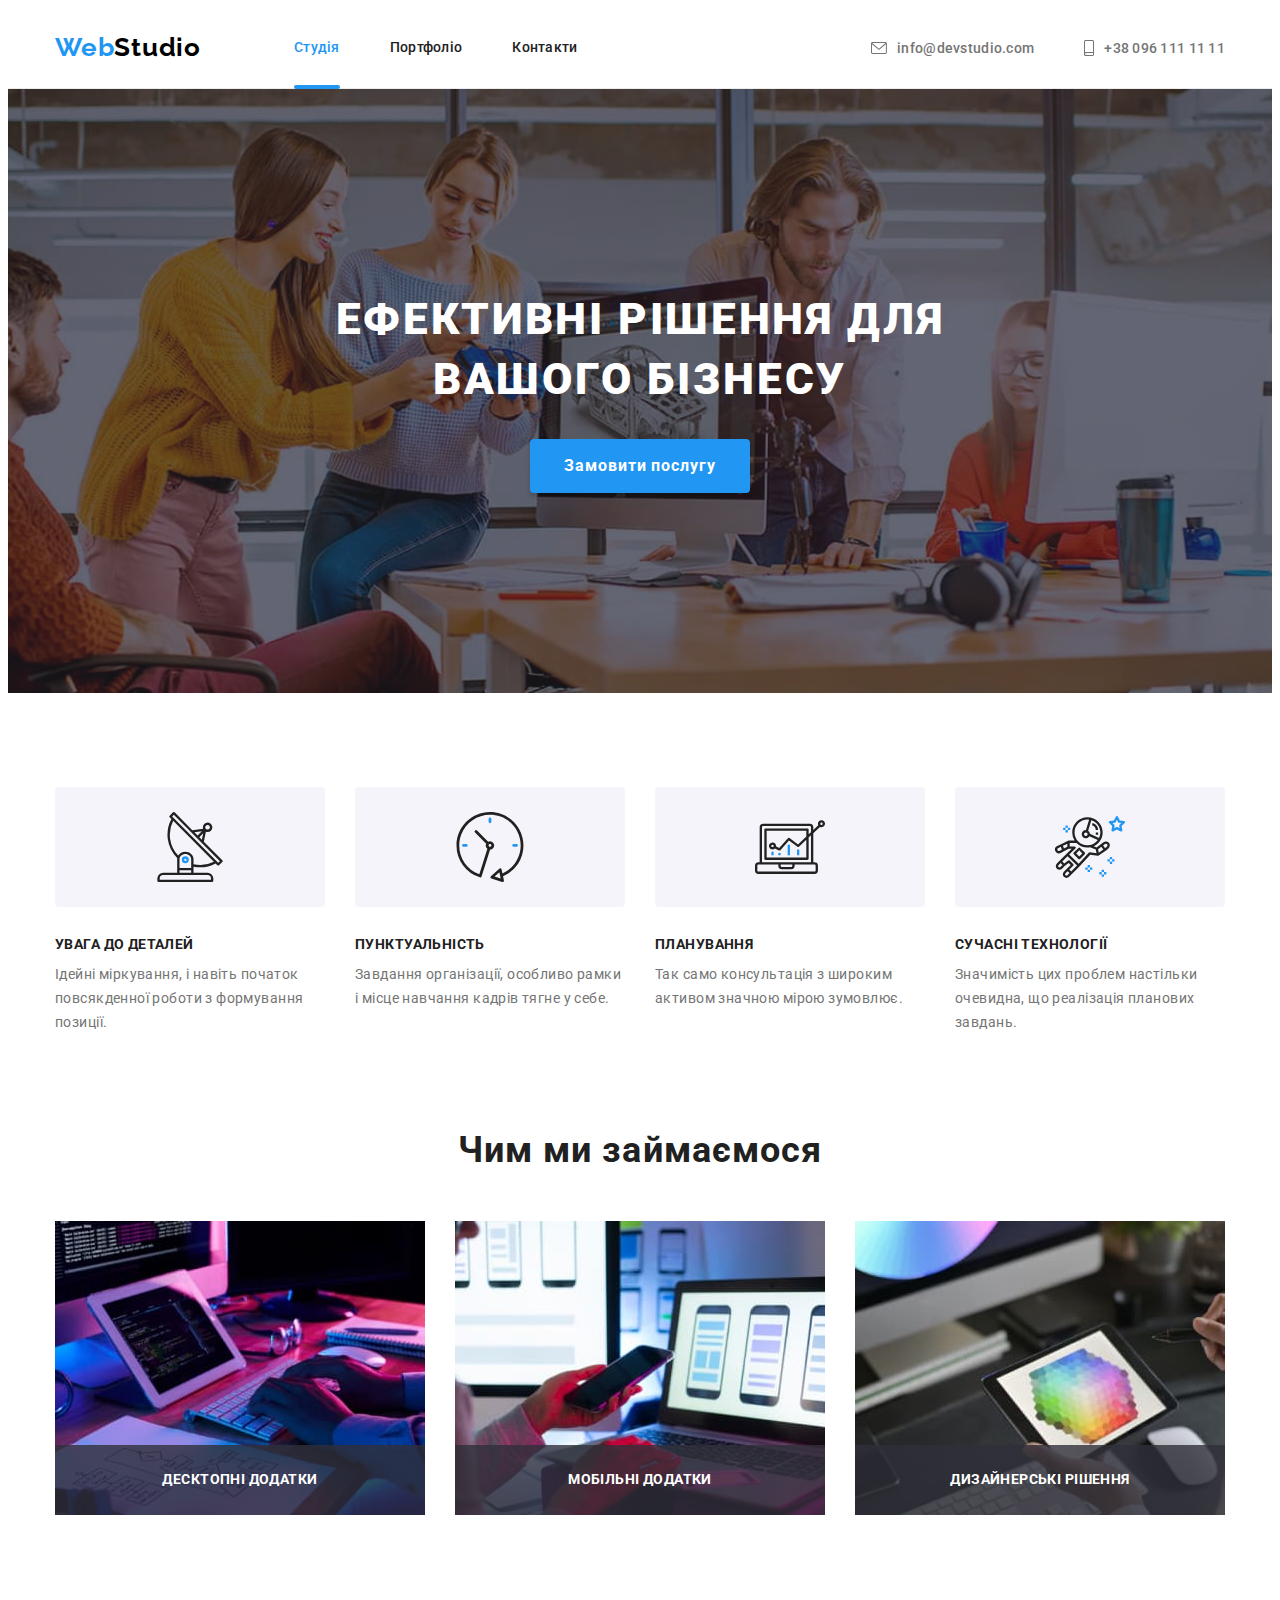
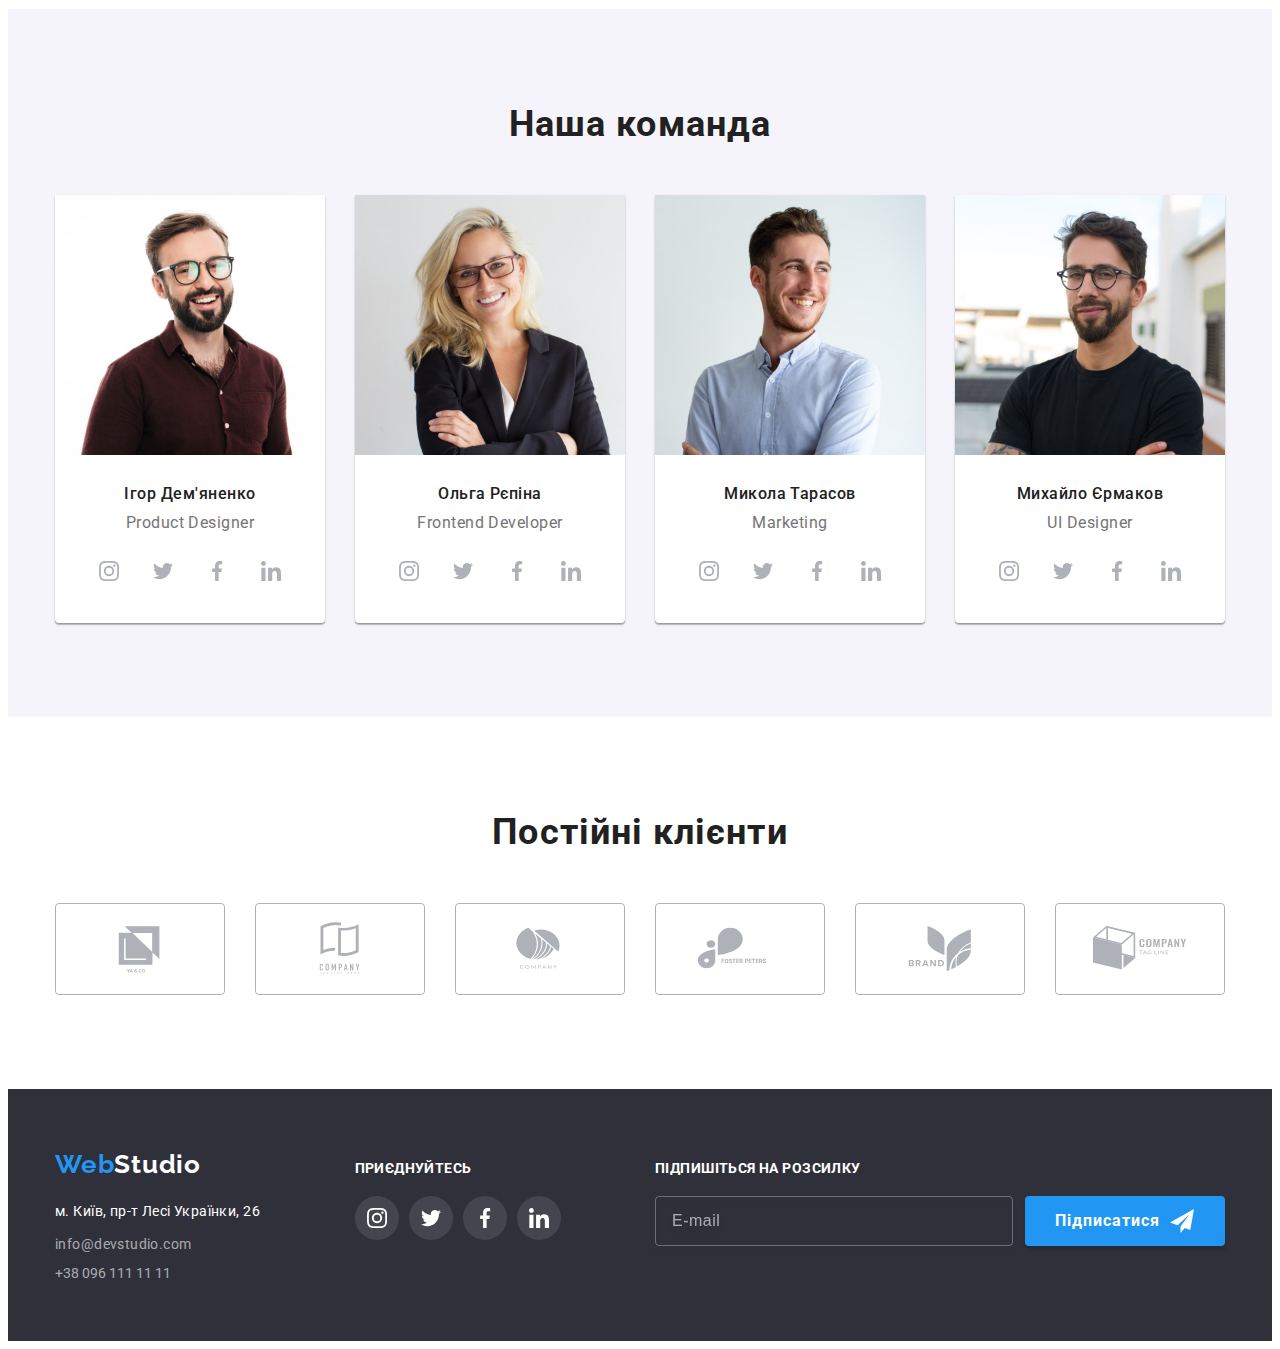
==== commit f6398316: "end of adaptive" ====
--- a/index.html
+++ b/index.html
@@ -21,44 +21,49 @@
     <title>Web Studio</title>
   </head>
   <body>
-    <!-- <header class="header">
+    <header class="header">
       <div class="container nav">
         <nav class="nav__menu">
           <a class="logo" href="./index.html"
             ><span class="logo--main">Web</span><span class="logo--dark">Studio</span></a
           >
+          <svg class="nav_mob-menu" width="40" height="40">
+            <use href="./images/icons.svg#icon-mob-menu"></use>
+          </svg>
           <ul class="nav__main-list list">
             <li class="nav__main-item">
               <a class="nav__main-link link current" href="./index.html">Студія</a>
             </li>
-            <li class="nav__main-item"><a class="nav__main-link link" href="./portfolio.html">Портфоліо</a></li>
+            <li class="nav__main-item">
+              <a class="nav__main-link link" href="./portfolio.html">Портфоліо</a>
+            </li>
             <li class="nav__main-item"><a class="nav__main-link link" href="">Контакти</a></li>
           </ul>
         </nav>
         <ul class="nav__contact-list list">
           <li class="nav__contact-item">
             <a class="nav__contact-link link" href="mailto:info@devstudio.com">
-              <svg class="nav__contact-icon" width="16" height="12">
+              <svg class="nav__contact-icon1" width="14" height="10">
                 <use href="./images/icons.svg#icon-envelope"></use></svg>info@devstudio.com</a
             >
           </li>
           <li class="nav__contact-item">
             <a class="nav__contact-link link" href="tel:+380961111111">
-              <svg class="nav__contact-icon" width="10" height="16">
+              <svg class="nav__contact-icon2" width="10" height="14">
                 <use href="./images/icons.svg#icon-smartphone"></use></svg>+38 096 111 11 11</a
             >
           </li>
         </ul>
       </div>
-    </header> -->
+    </header>
     <!-- Hero -->
     <main>
-      <!-- <section class="hero">
+      <section class="hero">
         <div class="container">
           <h1 class="hero-title">Ефективні рішення для вашого бізнесу</h1>
           <button class="button" type="button" data-modal-open>Замовити послугу</button>
         </div>
-      </section> -->
+      </section>
 
       <!-- features -->
       <section class="section">
--- a/css/main.min.css
+++ b/css/main.min.css
@@ -1 +1 @@
-:root{--primary-text-color: #757575;--title-text-color: #212121;--accent-color: #2196f3;--btn-color: #2196f3;--white-color: #ffffff;--transition: 250ms cubic-bezier(0.4, 0, 0.2, 1)}.visually-hidden{position:absolute;width:1px;height:1px;margin:-1px;border:0;padding:0;white-space:nowrap;-webkit-clip-path:inset(100%);clip-path:inset(100%);clip:rect(0 0 0 0);overflow:hidden}body{font-family:"Roboto",sans-serif;color:var(--primary-text-color);background-color:var(--white-color);font-size:14px}.container{width:100%;padding-left:15px;padding-right:15px;margin:0 auto}@media screen and (min-width: 480px){.container{max-width:480px}}@media screen and (min-width: 768px){.container{max-width:768px}}@media screen and (min-width: 1200px){.container{max-width:1200px}}.section{padding-top:60px;padding-bottom:60px}@media screen and (min-width: 1200px){.section{padding-top:94px;padding-bottom:94px}}html{box-sizing:border-box}*,*::before,*::after{box-sizing:inherit}p,h1,h2,h3,h4,h5,h6{margin:0}ul{margin:0;padding-left:0}button{cursor:pointer}img{display:block;max-width:100%;height:auto;width:100%}.list{list-style:none}.link{text-decoration:none}.contacts{font-style:normal}.button{font-family:inherit;color:var(--white-color);background-color:var(--btn-color);font-weight:700;font-size:16px;line-height:1.88;display:flex;align-items:center;text-align:center;letter-spacing:.06em;border:2px solid var(--btn-color);box-shadow:0px 4px 4px rgba(0,0,0,.15);border-radius:4px;margin:0 auto;padding:10px 32px;transition:background-color var(--transition),box-shadow var(--transition)}.button:hover,.button:focus{background-color:#188ce8;border:2px solid #188ce8;box-shadow:0px 4px 4px rgba(0,0,0,.15);border-radius:4px;cursor:pointer}.logo{display:block;text-align:center;font-family:"Raleway";font-weight:700;font-size:26px;line-height:1.19;letter-spacing:.03em;text-decoration:none}.logo--main{color:var(--accent-color)}.logo--dark{color:#000}.logo--light{color:var(--white-color);margin-bottom:20px;display:inline-block}.current{position:relative}.current::after{display:block;position:absolute;content:"";width:100%;height:4px;background-color:var(--accent-color);border-radius:2px;bottom:-1px}.main-list{display:flex;flex-wrap:wrap;gap:30px}.backdrop{width:100%;height:100%;background-color:rgba(0,0,0,.2);position:fixed;top:0;transition:opacity 250ms linear,visibility 250ms linear}.modal{position:absolute;top:50%;left:50%;padding:40px;transform:translate(-50%, -50%) scaley(1);transition:transform 250ms linear;width:528px;min-height:581px;background-color:var(--white-color);box-shadow:0px 1px 3px rgba(0,0,0,.12),0px 1px 1px rgba(0,0,0,.14),0px 2px 1px rgba(0,0,0,.2);border-radius:4px}.backdrop.is-hidden .modal{transform:translate(-50%, -50%) scaley(0)}.modal-close{position:absolute;right:8px;top:8px;width:30px;height:30px;background-color:rgba(0,0,0,0);border:1px solid rgba(0,0,0,.1);border-radius:50%;display:flex;align-items:center;justify-content:center;transition:fill var(--transition)}.modal-close:hover .modal-close-icon,.modal-close:focus .modal-close-icon{fill:var(--accent-color)}.backdrop.is-hidden{opacity:0;visibility:hidden;pointer-events:none}.modal-title{font-weight:700;font-size:20px;line-height:1.15;text-align:center;letter-spacing:.03em;color:var(--title-text-color);margin-bottom:12px}.input-wrap{position:relative}.modal-field{margin-bottom:10px}.input-label{font-size:12px;line-height:1.17;letter-spacing:.01em;display:block;margin-bottom:4px}.modal-input-icon{position:absolute;left:12px;top:50%;transform:translateY(-50%)}.modal-input{width:100%;height:40px;border:1px solid rgba(33,33,33,.2);border-radius:4px;padding-left:42px;outline:rgba(0,0,0,0)}.modal-input:focus{border-color:var(--accent-color);cursor:pointer}.modal-input::-moz-placeholder{font-size:12px;line-height:1.17;letter-spacing:.01em;color:rgba(117,117,117,.5)}.modal-input:-ms-input-placeholder{font-size:12px;line-height:1.17;letter-spacing:.01em;color:rgba(117,117,117,.5)}.modal-input::placeholder{font-size:12px;line-height:1.17;letter-spacing:.01em;color:rgba(117,117,117,.5)}.modal-input:focus+.modal-input-icon{fill:var(--accent-color)}.comment{display:block;width:100%;padding:12px 16px;height:120px;resize:none}.text-area{margin-bottom:20px}.btn-submit{width:200px;height:50px;padding:10px 52px}.license-field{margin-bottom:30px;display:flex;justify-content:center}.modal-license-text{line-height:1.71;letter-spacing:.03em;display:flex;align-items:center;position:relative}.modal-license-text span{width:16px;height:15px;border:2px solid var(--title-text-color);border-radius:2px;margin-right:5px;display:flex;align-items:center;justify-content:center;fill:rgba(0,0,0,0)}.input-check:checked+.modal-license-text span{background-color:var(--accent-color);border-color:rgba(0,0,0,0);fill:#fff}.input-check:focus+.modal-license-text span{border-color:var(--accent-color)}.license-link{display:inline-block;-webkit-text-decoration-line:underline;text-decoration-line:underline;color:var(--accent-color)}.section-title{font-family:"Roboto";font-style:normal;font-weight:700;font-size:28px;line-height:1.1785714286;text-align:center;letter-spacing:.03em;color:var(--title-text-color);margin-bottom:30px}@media screen and (min-width: 1200px){.section-title{font-size:36px;line-height:1.1666666667;margin-bottom:50px}}.header{background-color:var(--white-color);border-bottom:1px solid #ececec}.nav{display:flex;align-items:center}.nav__menu{display:flex;align-items:center}.nav__menu>.logo{margin-right:93px;display:block;padding:24px 0}.nav__main-list{display:flex;gap:50px}.nav__main-list .nav__main-link.current{color:var(--accent-color)}.nav__main-link{color:var(--title-text-color);font-weight:500;line-height:1.14;letter-spacing:.02em;display:block;padding:32px 0;transition:color var(--transition)}.nav__main-link:hover,.nav__main-link:focus{color:var(--accent-color)}.nav__contact-list{display:flex;gap:50px;margin-left:auto}.nav__contact-link{font-weight:500;line-height:1.14;letter-spacing:.02em;color:var(--primary-text-color);display:flex;align-items:center;padding:32px 0;gap:10px;transition:color var(--transition)}.nav__contact-link:hover,.nav__contact-link:focus{color:var(--accent-color)}.nav__contact-icon{fill:currentColor}.hero{background:#2f303a;padding-top:200px;padding-bottom:200px;background-image:linear-gradient(rgba(47, 48, 58, 0.4), rgba(47, 48, 58, 0.4)),url(../images/hero/hero1x/hero-bg@1x.jpg);background-repeat:no-repeat;background-position:center;background-size:cover;max-width:1600px;margin:0 auto}.hero-title{font-weight:900;font-size:44px;line-height:1.36;text-align:center;letter-spacing:.06em;text-transform:uppercase;color:var(--white-color);display:block;margin:0 auto;margin-bottom:30px;width:696px}.cards__title{font-size:14px;line-height:1.14;letter-spacing:.03em;text-align:center;text-transform:uppercase;color:var(--title-text-color);margin-bottom:10px}@media screen and (min-width: 768px){.cards__title{text-align:left}}.cards__list{display:flex;flex-wrap:wrap;gap:30px}@media screen and (min-width: 768px){.cards__item{width:calc((100% - 30px)/2)}}@media screen and (min-width: 1200px){.cards__item{width:calc((100% - 90px)/4)}}.cards__text{line-height:1.71;letter-spacing:.03em}.cards__icon-container{height:120px;margin-bottom:30px;display:flex;align-items:center;justify-content:center;background:#f5f4fa;border-radius:4px}.preview{padding-top:0;display:none}@media screen and (min-width: 1200px){.preview{display:flex}}.preview-item{width:calc((100% - 60px)/3)}.preview-top-wrap{position:relative}.preview-wrap{width:100%;min-height:70px;position:absolute;bottom:0;background-color:rgba(47,48,58,.8)}.preview-text{padding-top:27px;padding-bottom:27px;font-weight:700;font-size:14px;line-height:1.14;text-align:center;letter-spacing:.03em;text-transform:uppercase;color:var(--white-color)}.team{background-color:#f5f4fa}.team-title{font-weight:500;font-size:16px;line-height:1.18;text-align:center;letter-spacing:.03em;color:var(--title-text-color);margin-bottom:10px}.team-wrap{padding-top:30px;padding-bottom:24px}@media screen and (min-width: 1200px){.team-wrap{padding-bottom:30px}}.team-item{width:100%;background:var(--white-color);box-shadow:0px 1px 3px rgba(0,0,0,.12),0px 1px 1px rgba(0,0,0,.14),0px 2px 1px rgba(0,0,0,.2);border-radius:0px 0px 4px 4px}@media screen and (min-width: 768px){.team-item{width:calc((100% - 30px)/2)}}@media screen and (min-width: 1200px){.team-item{width:calc((100% - 90px)/4)}}.team-text{font-size:16px;line-height:1.18;text-align:center;letter-spacing:.03em;margin-bottom:16px}.team-soc-list{display:flex;justify-content:center;gap:10px}.team-soc-item{width:44px;height:44px}.team-soc-link{width:100%;height:100%;border-radius:50%;display:flex;justify-content:center;align-items:center;transition:background-color var(--transition)}.team-soc-link:hover,.team-soc-link:focus{background-color:var(--accent-color)}.team-soc-icon{fill:#afb1b8;transition:fill var(--transition)}.team-soc-link:hover .team-soc-icon,.team-soc-link:focus .team-soc-icon{fill:var(--white-color)}.clients-list{display:flex;flex-wrap:wrap;gap:30px}.clients-item{width:calc((100% - 30px)/2);height:92px}@media screen and (min-width: 768px){.clients-item{width:calc((100% - 60px)/3)}}@media screen and (min-width: 1200px){.clients-item{width:calc((100% - 150px)/6)}}.client-link{width:100%;height:100%;border:1px solid #afb1b8;border-radius:4px;display:flex;justify-content:center;align-items:center;transition:border-color var(--transition)}.client-link:hover,.client-link:focus{border-color:var(--accent-color)}.clients-icon{fill:#afb1b8;transition:fill var(--transition)}.client-link:hover .clients-icon,.client-link:focus .clients-icon{fill:var(--accent-color)}.footer{display:flex;flex-wrap:wrap;background-color:#2f303a;padding-top:60px;padding-bottom:60px}.footer_menu{display:flex;flex-wrap:wrap;justify-content:center;gap:60px}@media screen and (min-width: 1200px){.footer_menu{align-items:baseline;justify-content:space-between}}.footer__address{align-items:center;justify-content:center}.contacts-item:not(:last-child){line-height:1.71;letter-spacing:.03em;margin-bottom:9px}.contacts-content{color:var(--white-color)}.contacts-link{color:rgba(255,255,255,.6);transition:color var(--transition)}.contacts-link:hover,.contacts-link:focus{color:var(--accent-color)}.footer__title{font-size:14px;line-height:1.14;letter-spacing:.03em;text-transform:uppercase;color:var(--white-color);margin-bottom:20px}.soc__list{display:flex;gap:10px}.soc__item{width:44px;height:44px}.soc__link{width:100%;height:100%;border-radius:50%;display:flex;justify-content:center;align-items:center;background-color:rgba(255,255,255,.1);transition:background-color var(--transition)}.soc__link:hover,.soc__link:focus{background-color:var(--accent-color)}.soc__icon{fill:var(--white-color)}.email{display:flex;flex-wrap:wrap;gap:12px}.email__input{width:358px;height:50px;padding:15px 16px;font-size:16px;line-height:1.25;letter-spacing:.03em;color:var(--white-color);border:1px solid rgba(255,255,255,.3);filter:drop-shadow(0px 4px 4px rgba(0, 0, 0, 0.15));border-radius:4px;background-color:rgba(0,0,0,0)}.email__input::-moz-placeholder{font-size:16px;line-height:1.25;letter-spacing:.03em;color:rgba(255,255,255,.6)}.email__input:-ms-input-placeholder{font-size:16px;line-height:1.25;letter-spacing:.03em;color:rgba(255,255,255,.6)}.email__input::placeholder{font-size:16px;line-height:1.25;letter-spacing:.03em;color:rgba(255,255,255,.6)}.email__btn{width:200px;height:50px;padding:10px 28px;gap:10px}.email__icon{fill:var(--white-color)}.filters-list{margin-bottom:50px;display:flex;gap:8px;justify-content:center}.filters-btn{font-family:inherit;font-weight:500;font-size:16px;line-height:1.62;text-align:center;letter-spacing:.03em;color:var(--title-text-color);background:#f5f4fa;border:none;border-radius:4px;padding:6px 22px;transition:color var(--transition),background-color var(--transition),box-shadow var(--transition)}.filters-btn:hover,.filters-btn:focus,.filters-btn:root{color:var(--white-color);background-color:var(--accent-color);box-shadow:0px 3px 1px rgba(0,0,0,.1),0px 1px 2px rgba(0,0,0,.08),0px 2px 2px rgba(0,0,0,.12)}.content-item{background:var(--white-color);width:calc((100% - 60px)/3)}.content-list{display:flex;flex-wrap:wrap;gap:30px}.content-link{display:block;position:relative;transition:box-shadow var(--transition)}.content-link:hover,.content-link:focus{box-shadow:0px 1px 1px rgba(0,0,0,.12),0px 4px 4px rgba(0,0,0,.06),1px 4px 6px rgba(0,0,0,.16)}.content-title{font-size:18px;line-height:2;letter-spacing:.06em;color:var(--title-text-color);margin-bottom:4px}.content-top-wrap{position:relative;overflow:hidden}.content-top-text{position:absolute;top:0;transform:translateY(100%);overflow:auto;display:flex;align-items:center;height:100%;background-color:rgba(33,150,243,.9);padding-left:24px;padding-right:24px;font-size:18px;line-height:1.56;letter-spacing:.03em;color:var(--white-color);transition:transform var(--transition)}.content-link:hover .content-top-text,.content-link:focus .content-top-text{transform:translateY(0)}.content-wrap{padding:20px 24px;border-bottom:1px solid #eee;border-left:1px solid #eee;border-right:1px solid #eee}.content-text{font-size:16px;line-height:1.87;letter-spacing:.03em;color:var(--primary-text-color)}/*# sourceMappingURL=main.min.css.map */+:root{--primary-text-color: #757575;--title-text-color: #212121;--accent-color: #2196f3;--btn-color: #2196f3;--white-color: #ffffff;--transition: 250ms cubic-bezier(0.4, 0, 0.2, 1)}.visually-hidden{position:absolute;width:1px;height:1px;margin:-1px;border:0;padding:0;white-space:nowrap;-webkit-clip-path:inset(100%);clip-path:inset(100%);clip:rect(0 0 0 0);overflow:hidden}body{font-family:"Roboto",sans-serif;color:var(--primary-text-color);background-color:var(--white-color);font-size:14px}.container{width:100%;padding-left:15px;padding-right:15px;margin:0 auto}@media screen and (min-width: 480px){.container{max-width:480px}}@media screen and (min-width: 768px){.container{max-width:768px}}@media screen and (min-width: 1200px){.container{max-width:1200px}}.section{padding-top:60px;padding-bottom:60px}@media screen and (min-width: 1200px){.section{padding-top:94px;padding-bottom:94px}}html{box-sizing:border-box}*,*::before,*::after{box-sizing:inherit}p,h1,h2,h3,h4,h5,h6{margin:0}ul{margin:0;padding-left:0}button{cursor:pointer}img{display:block;max-width:100%;height:auto;width:100%}.list{list-style:none}.link{text-decoration:none}.contacts{font-style:normal}.button{font-family:inherit;color:var(--white-color);background-color:var(--btn-color);font-weight:700;font-size:16px;line-height:1.88;display:flex;align-items:center;text-align:center;letter-spacing:.06em;border:2px solid var(--btn-color);box-shadow:0px 4px 4px rgba(0,0,0,.15);border-radius:4px;margin:0 auto;padding:10px 32px;transition:background-color var(--transition),box-shadow var(--transition)}.button:hover,.button:focus{background-color:#188ce8;border:2px solid #188ce8;box-shadow:0px 4px 4px rgba(0,0,0,.15);border-radius:4px;cursor:pointer}.logo{display:block;text-align:center;font-family:"Raleway";font-weight:700;font-size:24px;line-height:1.1666666667;letter-spacing:.03em;text-decoration:none}@media screen and (min-width: 1200px){.logo{display:inline;font-size:26px;line-height:1.1923076923}}.logo--main{color:var(--accent-color)}.logo--dark{color:#000}.logo--light{color:var(--white-color);margin-bottom:20px;display:inline-block}.current{position:relative}.current::after{display:block;position:absolute;content:"";width:100%;height:4px;background-color:var(--accent-color);border-radius:2px;bottom:-1px}.main-list{display:flex;flex-wrap:wrap;gap:30px}.backdrop{width:100%;height:100%;background-color:rgba(0,0,0,.2);position:fixed;top:0;transition:opacity 250ms linear,visibility 250ms linear}.modal{position:absolute;top:50%;left:50%;padding:40px;transform:translate(-50%, -50%) scaley(1);transition:transform 250ms linear;width:450px;min-height:609px;background-color:var(--white-color);box-shadow:0px 1px 3px rgba(0,0,0,.12),0px 1px 1px rgba(0,0,0,.14),0px 2px 1px rgba(0,0,0,.2);border-radius:4px}@media screen and (min-width: 1200px){.modal{width:528px;min-height:581px}}.backdrop.is-hidden .modal{transform:translate(-50%, -50%) scaley(0)}.modal-close{position:absolute;right:8px;top:8px;width:30px;height:30px;background-color:rgba(0,0,0,0);border:1px solid rgba(0,0,0,.1);border-radius:50%;display:flex;align-items:center;justify-content:center;transition:fill var(--transition)}.modal-close:hover .modal-close-icon,.modal-close:focus .modal-close-icon{fill:var(--accent-color)}.backdrop.is-hidden{opacity:0;visibility:hidden;pointer-events:none}.modal-title{font-weight:700;font-size:20px;line-height:1.5;text-align:center;letter-spacing:.03em;color:var(--title-text-color);margin-bottom:12px}@media screen and (min-width: 1200px){.modal-title{line-height:1.15}}.input-wrap{position:relative}.modal-field{margin-bottom:10px}.input-label{font-size:12px;line-height:1.1666666667;letter-spacing:.01em;display:block;margin-bottom:4px}.modal-input-icon{position:absolute;left:12px;top:50%;transform:translateY(-50%)}.modal-input{width:100%;height:40px;border:1px solid rgba(33,33,33,.2);border-radius:4px;padding-left:42px;outline:rgba(0,0,0,0)}.modal-input:focus{border-color:var(--accent-color);cursor:pointer}.modal-input::-moz-placeholder{font-size:14px;line-height:1.1428571429;letter-spacing:.01em;color:rgba(117,117,117,.5)}.modal-input:-ms-input-placeholder{font-size:14px;line-height:1.1428571429;letter-spacing:.01em;color:rgba(117,117,117,.5)}.modal-input::placeholder{font-size:14px;line-height:1.1428571429;letter-spacing:.01em;color:rgba(117,117,117,.5)}@media screen and (min-width: 1200px){.modal-input::-moz-placeholder{font-size:12px;line-height:1.17}.modal-input:-ms-input-placeholder{font-size:12px;line-height:1.17}.modal-input::placeholder{font-size:12px;line-height:1.17}}.modal-input:focus+.modal-input-icon{fill:var(--accent-color)}.comment{display:block;width:100%;padding:12px 16px;height:120px;resize:none}.text-area{margin-bottom:20px}.btn-submit{width:200px;height:50px;padding:10px 52px}.license-field{margin-bottom:30px;display:flex;justify-content:center}.modal-license-text{font-size:12px;line-height:1.1666666667;letter-spacing:.03em;display:flex;align-items:center;position:relative}@media screen and (min-width: 1200px){.modal-license-text{line-height:1.7142857143}}.modal-license-text span{width:16px;height:15px;border:2px solid var(--title-text-color);border-radius:2px;margin-right:5px;display:flex;align-items:center;justify-content:center;fill:rgba(0,0,0,0)}.input-check:checked+.modal-license-text span{background-color:var(--accent-color);border-color:rgba(0,0,0,0);fill:#fff}.input-check:focus+.modal-license-text span{border-color:var(--accent-color)}.license-link{display:inline-block;-webkit-text-decoration-line:underline;text-decoration-line:underline;color:var(--accent-color)}.section-title{font-family:"Roboto";font-style:normal;font-weight:700;font-size:28px;line-height:1.1785714286;text-align:center;letter-spacing:.03em;color:var(--title-text-color);margin-bottom:30px}@media screen and (min-width: 1200px){.section-title{font-size:36px;line-height:1.1666666667;margin-bottom:50px}}.header{background-color:var(--white-color);border-bottom:1px solid #ececec}.nav{align-items:center}@media screen and (min-width: 768px){.nav{display:flex;justify-content:space-between}}.nav__menu{display:flex;align-items:center;justify-content:space-between}.nav__menu>.logo{display:block;padding:16px 0}@media screen and (min-width: 768px){.nav__menu>.logo{margin-right:87px;padding:26px 0}}@media screen and (min-width: 1200px){.nav__menu>.logo{margin-right:93px;padding:24px 0}}@media screen and (min-width: 768px){.nav_mob-menu{display:none}}.nav__main-list{display:none}@media screen and (min-width: 768px){.nav__main-list{display:flex;gap:50px}}.nav__main-list .nav__main-link.current{color:var(--accent-color)}.nav__main-link{color:var(--title-text-color);font-weight:500;line-height:1.14;letter-spacing:.02em;display:block;padding:32px 0;transition:color var(--transition)}.nav__main-link:hover,.nav__main-link:focus{color:var(--accent-color)}.nav__contact-list{display:none}@media screen and (min-width: 768px){.nav__contact-list{display:block}}@media screen and (min-width: 1200px){.nav__contact-list{display:flex;gap:50px;margin-left:auto}}.nav__contact-link{padding:5px 0;font-weight:500;font-size:12px;line-height:1.1666666667;letter-spacing:.02em;color:var(--primary-text-color);display:flex;align-items:center;gap:8px;transition:color var(--transition)}@media screen and (min-width: 1200px){.nav__contact-link{padding:32px 0;font-size:14px;line-height:1.1428571429;gap:10px}}.nav__contact-link:hover,.nav__contact-link:focus{color:var(--accent-color)}.nav__contact-icon1{fill:currentColor}@media screen and (min-width: 1200px){.nav__contact-icon1{width:16px;height:12px}}.nav__contact-icon2{fill:currentColor}@media screen and (min-width: 1200px){.nav__contact-icon2{width:10px;height:16px}}.hero{background:#2f303a;padding-top:118px;padding-bottom:118px;background-image:linear-gradient(rgba(47, 48, 58, 0.4), rgba(47, 48, 58, 0.4)),url(../images/hero/hero1x/hero-bg@1x.jpg);background-repeat:no-repeat;background-position:center;background-size:cover;margin:0 auto}@media screen and (min-width: 1200px){.hero{padding-top:200px;padding-bottom:200px;max-width:1600px}}.hero-title{font-weight:900;font-size:26px;line-height:1.6153846154;text-align:center;letter-spacing:.06em;text-transform:uppercase;color:var(--white-color);display:block;margin:0 auto;margin-bottom:30px}@media screen and (min-width: 768px){.hero-title{width:360px}}@media screen and (min-width: 1200px){.hero-title{font-size:44px;line-height:1.3636363636;width:696px}}.cards__title{font-size:14px;line-height:1.14;letter-spacing:.03em;text-align:center;text-transform:uppercase;color:var(--title-text-color);margin-bottom:10px}@media screen and (min-width: 768px){.cards__title{text-align:left}}.cards__list{display:flex;flex-wrap:wrap;gap:30px}@media screen and (min-width: 768px){.cards__item{width:calc((100% - 30px)/2)}}@media screen and (min-width: 1200px){.cards__item{width:calc((100% - 90px)/4)}}.cards__text{line-height:1.71;letter-spacing:.03em}.cards__icon-container{height:120px;margin-bottom:30px;display:flex;align-items:center;justify-content:center;background:#f5f4fa;border-radius:4px}.preview{padding-top:0;display:none}@media screen and (min-width: 1200px){.preview{display:flex}}.preview-item{width:calc((100% - 60px)/3)}.preview-top-wrap{position:relative}.preview-wrap{width:100%;min-height:70px;position:absolute;bottom:0;background-color:rgba(47,48,58,.8)}.preview-text{padding-top:27px;padding-bottom:27px;font-weight:700;font-size:14px;line-height:1.14;text-align:center;letter-spacing:.03em;text-transform:uppercase;color:var(--white-color)}.team{background-color:#f5f4fa}.team-title{font-weight:500;font-size:16px;line-height:1.18;text-align:center;letter-spacing:.03em;color:var(--title-text-color);margin-bottom:10px}.team-wrap{padding-top:30px;padding-bottom:24px}@media screen and (min-width: 1200px){.team-wrap{padding-bottom:30px}}.team-item{width:100%;background:var(--white-color);box-shadow:0px 1px 3px rgba(0,0,0,.12),0px 1px 1px rgba(0,0,0,.14),0px 2px 1px rgba(0,0,0,.2);border-radius:0px 0px 4px 4px}@media screen and (min-width: 768px){.team-item{width:calc((100% - 30px)/2)}}@media screen and (min-width: 1200px){.team-item{width:calc((100% - 90px)/4)}}.team-text{font-size:16px;line-height:1.18;text-align:center;letter-spacing:.03em;margin-bottom:16px}.team-soc-list{display:flex;justify-content:center;gap:10px}.team-soc-item{width:44px;height:44px}.team-soc-link{width:100%;height:100%;border-radius:50%;display:flex;justify-content:center;align-items:center;transition:background-color var(--transition)}.team-soc-link:hover,.team-soc-link:focus{background-color:var(--accent-color)}.team-soc-icon{fill:#afb1b8;transition:fill var(--transition)}.team-soc-link:hover .team-soc-icon,.team-soc-link:focus .team-soc-icon{fill:var(--white-color)}.clients-list{display:flex;flex-wrap:wrap;gap:30px}.clients-item{width:calc((100% - 30px)/2);height:92px}@media screen and (min-width: 768px){.clients-item{width:calc((100% - 60px)/3)}}@media screen and (min-width: 1200px){.clients-item{width:calc((100% - 150px)/6)}}.client-link{width:100%;height:100%;border:1px solid #afb1b8;border-radius:4px;display:flex;justify-content:center;align-items:center;transition:border-color var(--transition)}.client-link:hover,.client-link:focus{border-color:var(--accent-color)}.clients-icon{fill:#afb1b8;transition:fill var(--transition)}.client-link:hover .clients-icon,.client-link:focus .clients-icon{fill:var(--accent-color)}.footer{display:flex;flex-wrap:wrap;background-color:#2f303a;padding-top:60px;padding-bottom:60px}.footer_menu{display:flex;flex-wrap:wrap;justify-content:center;gap:60px}@media screen and (min-width: 768px){.footer_menu{justify-content:space-around}}@media screen and (min-width: 1200px){.footer_menu{align-items:baseline;justify-content:space-between}}.contacts{text-align:center}@media screen and (min-width: 1200px){.contacts{text-align:left}}.contacts-item:not(:last-child){line-height:1.71;letter-spacing:.03em;margin-bottom:9px}.contacts-content{color:var(--white-color)}.contacts-link{color:rgba(255,255,255,.6);transition:color var(--transition)}.contacts-link:hover,.contacts-link:focus{color:var(--accent-color)}.footer__title{font-size:14px;line-height:1.1428571429;letter-spacing:.03em;text-transform:uppercase;color:var(--white-color);margin-bottom:20px;text-align:center}@media screen and (min-width: 1200px){.footer__title{text-align:left}}.soc__list{display:flex;gap:10px}.soc__item{width:44px;height:44px}.soc__link{width:100%;height:100%;border-radius:50%;display:flex;justify-content:center;align-items:center;background-color:rgba(255,255,255,.1);transition:background-color var(--transition)}.soc__link:hover,.soc__link:focus{background-color:var(--accent-color)}.soc__icon{fill:var(--white-color)}.email{display:flex;flex-wrap:wrap;gap:12px}.email__input{width:100%;height:50px;padding:15px 16px;font-size:16px;line-height:1.25;letter-spacing:.03em;color:var(--white-color);border:1px solid rgba(255,255,255,.3);filter:drop-shadow(0px 4px 4px rgba(0, 0, 0, 0.15));border-radius:4px;background-color:rgba(0,0,0,0)}.email__input::-moz-placeholder{font-size:16px;line-height:1.25;letter-spacing:.03em;color:rgba(255,255,255,.6)}.email__input:-ms-input-placeholder{font-size:16px;line-height:1.25;letter-spacing:.03em;color:rgba(255,255,255,.6)}.email__input::placeholder{font-size:16px;line-height:1.25;letter-spacing:.03em;color:rgba(255,255,255,.6)}@media screen and (min-width: 1200px){.email__input{width:358px}}.email__btn{width:200px;height:50px;padding:10px 28px;gap:10px}.email__icon{fill:var(--white-color)}.filters-list{margin-bottom:50px;display:flex;gap:8px;justify-content:center}.filters-btn{font-family:inherit;font-weight:500;font-size:16px;line-height:1.62;text-align:center;letter-spacing:.03em;color:var(--title-text-color);background:#f5f4fa;border:none;border-radius:4px;padding:6px 22px;transition:color var(--transition),background-color var(--transition),box-shadow var(--transition)}.filters-btn:hover,.filters-btn:focus,.filters-btn:root{color:var(--white-color);background-color:var(--accent-color);box-shadow:0px 3px 1px rgba(0,0,0,.1),0px 1px 2px rgba(0,0,0,.08),0px 2px 2px rgba(0,0,0,.12)}.content-item{background:var(--white-color);width:calc((100% - 60px)/3)}.content-list{display:flex;flex-wrap:wrap;gap:30px}.content-link{display:block;position:relative;transition:box-shadow var(--transition)}.content-link:hover,.content-link:focus{box-shadow:0px 1px 1px rgba(0,0,0,.12),0px 4px 4px rgba(0,0,0,.06),1px 4px 6px rgba(0,0,0,.16)}.content-title{font-size:18px;line-height:2;letter-spacing:.06em;color:var(--title-text-color);margin-bottom:4px}.content-top-wrap{position:relative;overflow:hidden}.content-top-text{position:absolute;top:0;transform:translateY(100%);overflow:auto;display:flex;align-items:center;height:100%;background-color:rgba(33,150,243,.9);padding-left:24px;padding-right:24px;font-size:18px;line-height:1.56;letter-spacing:.03em;color:var(--white-color);transition:transform var(--transition)}.content-link:hover .content-top-text,.content-link:focus .content-top-text{transform:translateY(0)}.content-wrap{padding:20px 24px;border-bottom:1px solid #eee;border-left:1px solid #eee;border-right:1px solid #eee}.content-text{font-size:16px;line-height:1.87;letter-spacing:.03em;color:var(--primary-text-color)}/*# sourceMappingURL=main.min.css.map */